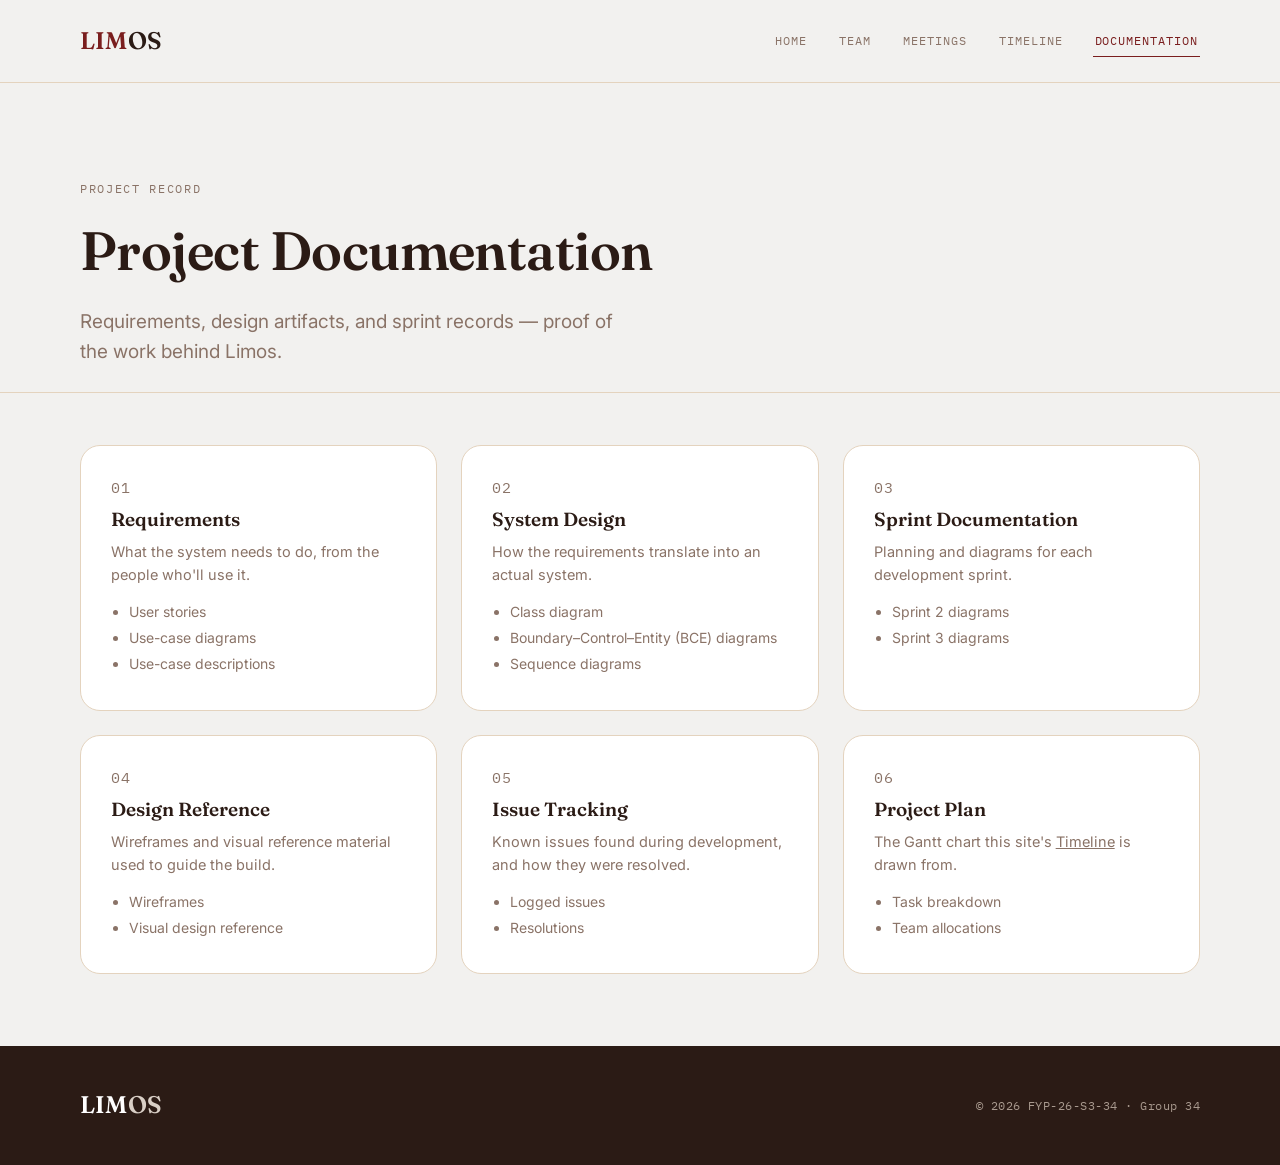
==== documentation.html @ c2e3fd2a "Update group number to 34, add Week 8-9 diary entries, remove Community Forum section" ====
<!DOCTYPE html>
<html lang="en">
<head>
    <meta charset="UTF-8">
    <meta name="viewport" content="width=device-width, initial-scale=1.0">
    <title>Documentation | Limos</title>

    <link rel="preconnect" href="https://fonts.googleapis.com">
    <link rel="preconnect" href="https://fonts.gstatic.com" crossorigin>
    <link href="https://fonts.googleapis.com/css2?family=Fraunces:ital,opsz,wght@0,9..144,500;0,9..144,600;1,9..144,500&family=IBM+Plex+Mono:wght@500;600&family=Inter:wght@400;500;600;700&display=swap" rel="stylesheet">
    <link rel="stylesheet" href="css/style.css">
</head>
<body>

    <header>
        <div class="wrap">
            <a href="index.html" class="logo">LIM<span>OS</span></a>
            <nav>
                <a href="index.html">Home</a>
                <a href="team.html">Team</a>
                <a href="meeting.html">Meetings</a>
                <a href="timeline.html">Timeline</a>
                <a href="documentation.html" aria-current="page">Documentation</a>
            </nav>
        </div>
    </header>

    <main>

        <section class="hero" style="padding-bottom: 24px;">
            <div class="wrap">
                <p class="hero__kicker">Project record</p>
                <h1 style="font-size: clamp(36px, 5vw, 54px);">Project Documentation</h1>
                <p class="lede">Requirements, design artifacts, and sprint records — proof of the work behind Limos.</p>
            </div>
        </section>

        <section style="padding-top: 8px;">
            <div class="wrap">
                <div class="doc-grid">

                    <div class="doc-card">
                        <p class="doc-card__index">01</p>
                        <h3>Requirements</h3>
                        <p>What the system needs to do, from the people who'll use it.</p>
                        <ul>
                            <li>User stories</li>
                            <li>Use-case diagrams</li>
                            <li>Use-case descriptions</li>
                        </ul>
                    </div>

                    <div class="doc-card">
                        <p class="doc-card__index">02</p>
                        <h3>System Design</h3>
                        <p>How the requirements translate into an actual system.</p>
                        <ul>
                            <li>Class diagram</li>
                            <li>Boundary–Control–Entity (BCE) diagrams</li>
                            <li>Sequence diagrams</li>
                        </ul>
                    </div>

                    <div class="doc-card">
                        <p class="doc-card__index">03</p>
                        <h3>Sprint Documentation</h3>
                        <p>Planning and diagrams for each development sprint.</p>
                        <ul>
                            <li>Sprint 2 diagrams</li>
                            <li>Sprint 3 diagrams</li>
                        </ul>
                    </div>

                    <div class="doc-card">
                        <p class="doc-card__index">04</p>
                        <h3>Design Reference</h3>
                        <p>Wireframes and visual reference material used to guide the build.</p>
                        <ul>
                            <li>Wireframes</li>
                            <li>Visual design reference</li>
                        </ul>
                    </div>

                    <div class="doc-card">
                        <p class="doc-card__index">05</p>
                        <h3>Issue Tracking</h3>
                        <p>Known issues found during development, and how they were resolved.</p>
                        <ul>
                            <li>Logged issues</li>
                            <li>Resolutions</li>
                        </ul>
                    </div>

                    <div class="doc-card">
                        <p class="doc-card__index">06</p>
                        <h3>Project Plan</h3>
                        <p>The Gantt chart this site's <a href="timeline.html">Timeline</a> is drawn from.</p>
                        <ul>
                            <li>Task breakdown</li>
                            <li>Team allocations</li>
                        </ul>
                    </div>

                </div>
            </div>
        </section>

    </main>

    <footer>
        <div class="wrap">
            <a href="index.html" class="logo">LIM<span>OS</span></a>
            <p>© 2026 FYP-26-S3-34 · Group 34</p>
        </div>
    </footer>

</body>
</html>
---- css/style.css ----
/* ============================================================
   Limos — design tokens
   Palette and type pulled directly from the app's own theme
   (lib/theme/app_theme.dart), so the site reads as a direct
   extension of the product rather than a generic wrapper.
   ============================================================ */

:root {
  --bg: #f2f1ef;
  --surface: #ffffff;
  --surface-raised: #fbfaf8;
  --primary: #7a1e1e;
  --primary-dark: #5c1616;
  --ink: #2b1b15;
  --ink-soft: #8a7367;
  --hairline: #e4d3be;
  --clay: #d98c6b;
  --olive: #6b7a4f;
  --water: #6b8c9e;

  --font-display: "Fraunces", serif;
  --font-body: "Inter", sans-serif;
  --font-mono: "IBM Plex Mono", monospace;

  --container: 1120px;
  --radius: 20px;
  --radius-sm: 12px;
}

* {
  margin: 0;
  padding: 0;
  box-sizing: border-box;
}

html {
  scroll-behavior: smooth;
}

@media (prefers-reduced-motion: reduce) {
  html {
    scroll-behavior: auto;
  }
  * {
    animation-duration: 0.01ms !important;
    animation-iteration-count: 1 !important;
    transition-duration: 0.01ms !important;
  }
}

body {
  background: var(--bg);
  color: var(--ink);
  font-family: var(--font-body);
  line-height: 1.6;
  display: flex;
  flex-direction: column;
  min-height: 100vh;
  -webkit-font-smoothing: antialiased;
}

a {
  color: inherit;
}

:focus-visible {
  outline: 2px solid var(--primary);
  outline-offset: 3px;
}

img {
  max-width: 100%;
  display: block;
}

.wrap {
  width: 90%;
  max-width: var(--container);
  margin: 0 auto;
}

/* ============================================================
   Header
   ============================================================ */

header {
  background: var(--bg);
  border-bottom: 1px solid var(--hairline);
  padding: 22px 0;
  position: sticky;
  top: 0;
  z-index: 20;
  backdrop-filter: blur(6px);
}

header .wrap {
  display: flex;
  justify-content: space-between;
  align-items: center;
  gap: 24px;
}

.logo {
  font-family: var(--font-display);
  font-weight: 600;
  font-size: 24px;
  letter-spacing: 0.01em;
  color: var(--primary);
  text-decoration: none;
  white-space: nowrap;
}

.logo span {
  color: var(--ink);
}

nav {
  display: flex;
  flex-wrap: wrap;
  gap: 4px 28px;
}

nav a {
  font-family: var(--font-mono);
  font-size: 12px;
  letter-spacing: 0.08em;
  text-transform: uppercase;
  text-decoration: none;
  color: var(--ink-soft);
  padding: 6px 2px;
  border-bottom: 1px solid transparent;
  transition: color 0.2s ease, border-color 0.2s ease;
}

nav a:hover,
nav a[aria-current="page"] {
  color: var(--primary);
  border-color: var(--primary);
}

/* ============================================================
   Main / page rhythm
   ============================================================ */

main {
  flex: 1;
}

section {
  padding: 72px 0;
}

section + section {
  border-top: 1px solid var(--hairline);
}

.eyebrow {
  display: inline-block;
  font-family: var(--font-mono);
  font-size: 11.5px;
  letter-spacing: 0.14em;
  text-transform: uppercase;
  color: var(--primary);
  margin-bottom: 14px;
}

h1,
h2,
h3 {
  font-family: var(--font-display);
  color: var(--ink);
  font-weight: 600;
  line-height: 1.12;
}

.section-title {
  font-size: clamp(28px, 3.4vw, 40px);
  max-width: 640px;
}

.section-lede {
  font-size: 17px;
  color: var(--ink-soft);
  max-width: 560px;
  margin-top: 16px;
}

/* ============================================================
   Hero
   ============================================================ */

.hero {
  padding: 96px 0 72px;
}

.hero__kicker {
  font-family: var(--font-mono);
  font-size: 12px;
  letter-spacing: 0.14em;
  text-transform: uppercase;
  color: var(--ink-soft);
  margin-bottom: 22px;
}

.hero__kicker strong {
  color: var(--primary);
  font-weight: 600;
}

.hero h1 {
  font-size: clamp(40px, 6vw, 68px);
  max-width: 820px;
  letter-spacing: -0.01em;
}

.hero h1 em {
  font-style: italic;
  color: var(--primary);
}

.hero p.lede {
  font-size: 19px;
  color: var(--ink-soft);
  max-width: 560px;
  margin-top: 26px;
}

.hero__actions {
  display: flex;
  flex-wrap: wrap;
  gap: 16px;
  margin-top: 36px;
  align-items: center;
}

.btn {
  display: inline-flex;
  align-items: center;
  gap: 8px;
  font-family: var(--font-body);
  font-weight: 600;
  font-size: 15px;
  padding: 14px 26px;
  border-radius: 999px;
  text-decoration: none;
  transition: transform 0.2s ease, box-shadow 0.2s ease, background 0.2s ease;
}

.btn-primary {
  background: var(--primary);
  color: #fff;
  box-shadow: 0 10px 24px rgba(122, 30, 30, 0.25);
}

.btn-primary:hover {
  background: var(--primary-dark);
  transform: translateY(-2px);
  box-shadow: 0 14px 28px rgba(122, 30, 30, 0.3);
}

.btn-ghost {
  color: var(--ink);
  border: 1px solid var(--hairline);
  background: transparent;
}

.btn-ghost:hover {
  border-color: var(--primary);
  color: var(--primary);
}

/* ============================================================
   "Built for three kinds of people" — role split
   (mirrors the app's own role-select screen)
   ============================================================ */

.roles {
  display: grid;
  grid-template-columns: repeat(3, 1fr);
  gap: 1px;
  background: var(--hairline);
  border: 1px solid var(--hairline);
  border-radius: var(--radius);
  overflow: hidden;
  margin-top: 44px;
}

@media (max-width: 760px) {
  .roles {
    grid-template-columns: 1fr;
  }
}

.role-card {
  background: var(--surface);
  padding: 38px 32px;
  position: relative;
}

.role-card::before {
  content: "";
  position: absolute;
  top: 0;
  left: 0;
  right: 0;
  height: 4px;
  background: var(--accent, var(--primary));
}

.role-card--user {
  --accent: var(--olive);
}
.role-card--partner {
  --accent: var(--clay);
}
.role-card--admin {
  --accent: var(--water);
}

.role-card__tag {
  font-family: var(--font-mono);
  font-size: 11px;
  letter-spacing: 0.1em;
  text-transform: uppercase;
  color: var(--accent, var(--primary));
  font-weight: 600;
}

.role-card h3 {
  font-size: 24px;
  margin: 14px 0 12px;
}

.role-card p {
  color: var(--ink-soft);
  font-size: 15px;
}

/* ============================================================
   Feature menu — the signature element.
   Presented like a printed menu: dish name, dotted leader,
   small mono tag. Deliberately not an icon grid.
   ============================================================ */

.menu-card {
  background: var(--surface);
  border: 1px solid var(--hairline);
  border-radius: var(--radius);
  padding: 12px 40px;
  margin-top: 44px;
}

.menu-item {
  display: flex;
  align-items: baseline;
  gap: 14px;
  padding: 26px 0;
}

.menu-item + .menu-item {
  border-top: 1px solid var(--hairline);
}

.menu-item__name {
  font-family: var(--font-display);
  font-style: italic;
  font-size: 21px;
  font-weight: 500;
  white-space: nowrap;
  color: var(--ink);
}

.menu-item__leader {
  flex: 1;
  border-bottom: 1.5px dotted var(--hairline);
  transform: translateY(-6px);
  min-width: 24px;
}

.menu-item__tag {
  font-family: var(--font-mono);
  font-size: 11.5px;
  letter-spacing: 0.06em;
  text-transform: uppercase;
  color: var(--primary);
  white-space: nowrap;
  flex-shrink: 0;
}

.menu-item__desc {
  flex-basis: 100%;
  color: var(--ink-soft);
  font-size: 15px;
  margin-top: -12px;
  padding-right: 4px;
}

/* ============================================================
   About / academic info band — quiet, not the hero.
   ============================================================ */

.about-band {
  background: var(--surface-raised);
}

.about-grid {
  display: grid;
  grid-template-columns: 1.3fr 1fr;
  gap: 60px;
  margin-top: 40px;
}

@media (max-width: 760px) {
  .about-grid {
    grid-template-columns: 1fr;
  }
}

.fact-list {
  list-style: none;
  display: flex;
  flex-direction: column;
  gap: 18px;
}

.fact-list li {
  display: flex;
  flex-direction: column;
  gap: 4px;
  padding: 18px 0;
  border-top: 1px solid var(--hairline);
}

.fact-list li:first-child {
  border-top: none;
}

.fact-label {
  font-family: var(--font-mono);
  font-size: 11px;
  letter-spacing: 0.1em;
  text-transform: uppercase;
  color: var(--ink-soft);
}

.fact-value {
  font-size: 16px;
  font-weight: 600;
}

/* ============================================================
   Generic cards (kept for existing pages)
   ============================================================ */

.cards {
  display: grid;
  grid-template-columns: repeat(auto-fit, minmax(260px, 1fr));
  gap: 24px;
  margin-top: 40px;
}

.card {
  background: var(--surface);
  padding: 32px;
  border-radius: var(--radius);
  border: 1px solid var(--hairline);
  transition: transform 0.25s ease, box-shadow 0.25s ease;
}

.card:hover {
  transform: translateY(-6px);
  box-shadow: 0 20px 40px rgba(43, 27, 21, 0.08);
}

.card h3 {
  font-size: 19px;
  margin-bottom: 10px;
}

.card p {
  color: var(--ink-soft);
  font-size: 15px;
}

/* ============================================================
   Footer
   ============================================================ */

footer {
  background: var(--ink);
  color: #d9cfc6;
  padding: 40px 0;
}

footer .wrap {
  display: flex;
  justify-content: space-between;
  align-items: center;
  flex-wrap: wrap;
  gap: 16px;
}

footer .logo {
  color: #fff;
}

footer .logo span {
  color: #d9cfc6;
}

footer p {
  font-family: var(--font-mono);
  font-size: 12px;
  letter-spacing: 0.04em;
  color: #a99a8f;
}

/* ============================================================
   Team page
   ============================================================ */

.team-grid {
  display: grid;
  grid-template-columns: repeat(auto-fit, minmax(260px, 1fr));
  gap: 24px;
  margin-top: 44px;
}

.team-link {
  text-decoration: none;
  color: inherit;
  display: block;
}

.team-card {
  background: var(--surface);
  border: 1px solid var(--hairline);
  border-radius: var(--radius);
  padding: 34px;
  height: 100%;
  transition: transform 0.25s ease, box-shadow 0.25s ease, border-color 0.25s ease;
}

.team-card:hover {
  transform: translateY(-6px);
  box-shadow: 0 20px 40px rgba(43, 27, 21, 0.08);
  border-color: var(--primary);
}

.team-card__avatar {
  width: 56px;
  height: 56px;
  border-radius: 50%;
  background: var(--primary);
  color: #fff;
  font-family: var(--font-display);
  font-size: 22px;
  font-weight: 600;
  display: flex;
  align-items: center;
  justify-content: center;
  margin-bottom: 20px;
}

.team-card h3 {
  font-size: 19px;
  margin-bottom: 6px;
}

.team-card .role {
  font-family: var(--font-mono);
  font-size: 11px;
  letter-spacing: 0.08em;
  text-transform: uppercase;
  color: var(--primary);
}

.team-card p.description {
  margin-top: 14px;
  color: var(--ink-soft);
  font-size: 14px;
}

/* ============================================================
   Weekly reflection / meeting accordions
   ============================================================ */

.week-card {
  background: var(--surface);
  border: 1px solid var(--hairline);
  border-radius: var(--radius-sm);
  margin-top: 16px;
}

.week-card summary {
  cursor: pointer;
  list-style: none;
  padding: 22px 28px;
  font-family: var(--font-body);
  font-weight: 600;
  font-size: 16px;
  color: var(--ink);
  display: flex;
  justify-content: space-between;
  align-items: center;
}

.week-card summary::-webkit-details-marker {
  display: none;
}

.week-card summary::after {
  content: "+";
  font-family: var(--font-mono);
  font-size: 20px;
  color: var(--primary);
  transition: transform 0.2s ease;
}

.week-card[open] summary::after {
  transform: rotate(45deg);
}

.week-card .content {
  padding: 0 28px 28px;
  color: var(--ink-soft);
  border-top: 1px solid var(--hairline);
  padding-top: 20px;
}

.week-card .content h4 {
  font-family: var(--font-mono);
  font-size: 11px;
  letter-spacing: 0.08em;
  text-transform: uppercase;
  color: var(--primary);
  margin-top: 20px;
  margin-bottom: 8px;
}

.week-card .content h4:first-child {
  margin-top: 0;
}

.week-card .content ul {
  margin-left: 20px;
}

.week-card .content li {
  margin-bottom: 4px;
}

.meta-row {
  display: flex;
  flex-wrap: wrap;
  gap: 8px 20px;
  font-size: 13.5px;
  color: var(--ink-soft);
  margin-bottom: 4px;
}

.meta-row strong {
  color: var(--ink);
}

/* ============================================================
   Timeline page
   ============================================================ */

.timeline {
  margin-top: 48px;
  position: relative;
  padding-left: 32px;
  border-left: 2px solid var(--hairline);
}

.timeline__phase {
  position: relative;
  padding-bottom: 44px;
}

.timeline__phase:last-child {
  padding-bottom: 0;
}

.timeline__phase::before {
  content: "";
  position: absolute;
  left: -38px;
  top: 4px;
  width: 12px;
  height: 12px;
  border-radius: 50%;
  background: var(--primary);
  border: 3px solid var(--bg);
}

.timeline__dates {
  font-family: var(--font-mono);
  font-size: 12px;
  letter-spacing: 0.06em;
  text-transform: uppercase;
  color: var(--ink-soft);
}

.timeline__phase h3 {
  font-size: 21px;
  margin: 6px 0 12px;
}

.timeline__tasks {
  list-style: none;
  display: flex;
  flex-wrap: wrap;
  gap: 8px;
}

.timeline__tasks li {
  font-size: 13px;
  background: var(--surface);
  border: 1px solid var(--hairline);
  padding: 6px 14px;
  border-radius: 999px;
  color: var(--ink-soft);
}

/* ============================================================
   Documentation page
   ============================================================ */

.doc-grid {
  display: grid;
  grid-template-columns: repeat(auto-fit, minmax(280px, 1fr));
  gap: 24px;
  margin-top: 44px;
}

.doc-card {
  background: var(--surface);
  border: 1px solid var(--hairline);
  border-radius: var(--radius);
  padding: 30px;
}

.doc-card__index {
  font-family: var(--font-mono);
  font-size: 11px;
  color: var(--primary);
  letter-spacing: 0.08em;
}

.doc-card h3 {
  font-size: 19px;
  margin: 10px 0 10px;
}

.doc-card p {
  color: var(--ink-soft);
  font-size: 14.5px;
}

.doc-card ul {
  margin-top: 14px;
  padding-left: 18px;
  color: var(--ink-soft);
  font-size: 14px;
}

.doc-card li {
  margin-bottom: 4px;
}

/* ============================================================
   Responsive
   ============================================================ */

@media (max-width: 640px) {
  section {
    padding: 52px 0;
  }
  .hero {
    padding: 64px 0 48px;
  }
  .menu-card {
    padding: 8px 20px;
  }
  .menu-item {
    flex-wrap: wrap;
  }
  .menu-item__leader {
    display: none;
  }
  header .wrap {
    flex-direction: column;
    align-items: flex-start;
    gap: 14px;
  }
}
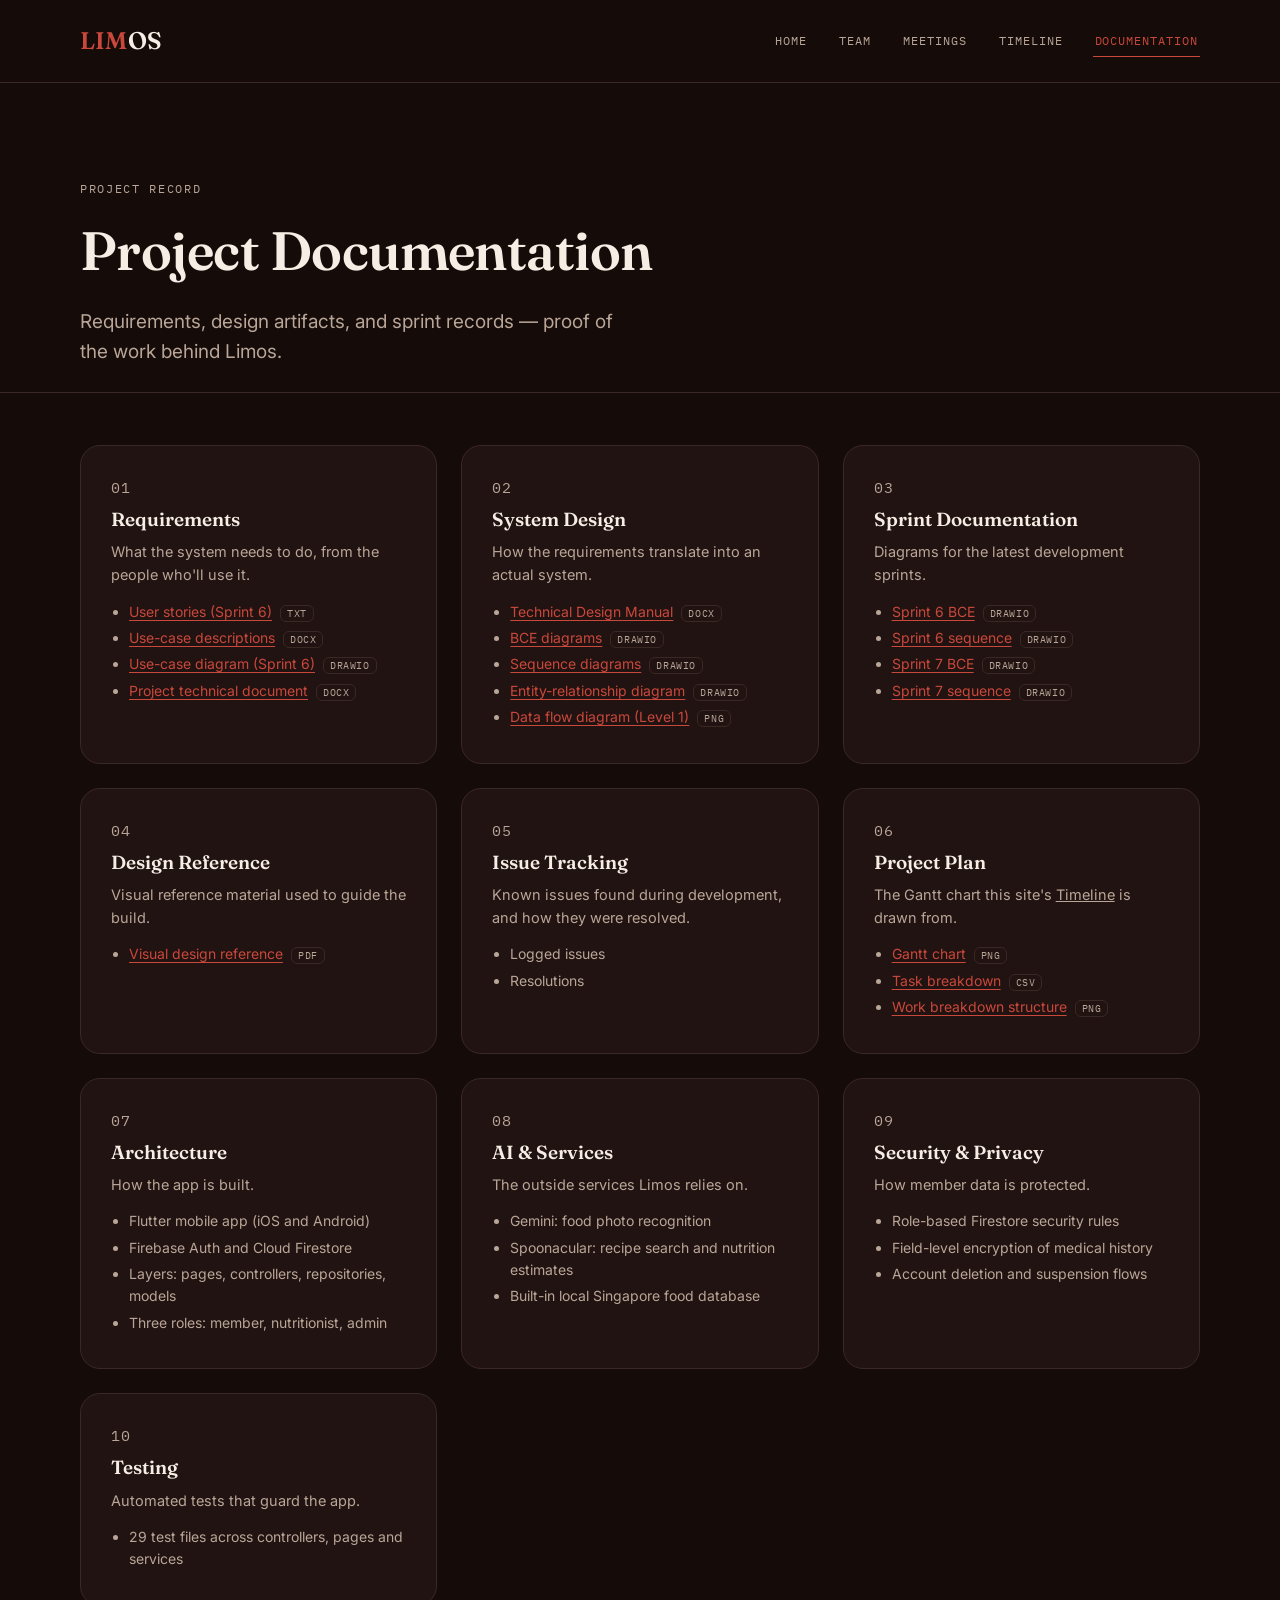
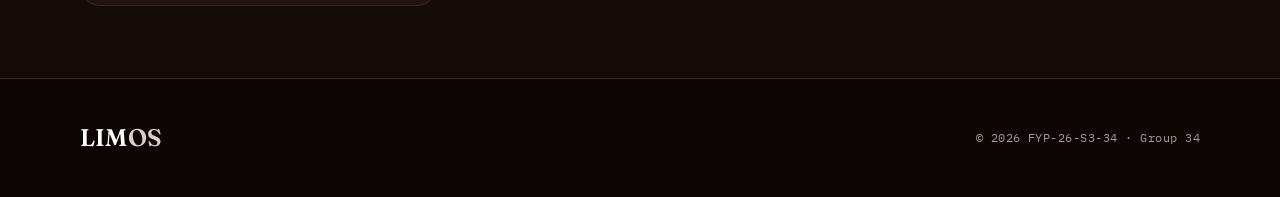
==== commit 3e201663: "Redesign home page (dark theme, split hero, local dishes, nutritionist role), add documentation file" ====
--- a/documentation.html
+++ b/documentation.html
@@ -38,67 +38,74 @@
         <section style="padding-top: 8px;">
             <div class="wrap">
                 <div class="doc-grid">
-
                     <div class="doc-card">
                         <p class="doc-card__index">01</p>
                         <h3>Requirements</h3>
                         <p>What the system needs to do, from the people who'll use it.</p>
-                        <ul>
-                            <li>User stories</li>
-                            <li>Use-case diagrams</li>
-                            <li>Use-case descriptions</li>
-                        </ul>
+                        <ul><li><a href="documents/requirements/UserStories_Sprint6.txt">User stories (Sprint 6)</a> <span class="doc-ext">TXT</span></li><li><a href="documents/requirements/LIMOS_Use_Case_Corrected.docx">Use-case descriptions</a> <span class="doc-ext">DOCX</span></li><li><a href="documents/sprints/Sprint6_UseCases.drawio">Use-case diagram (Sprint 6)</a> <span class="doc-ext">DRAWIO</span></li><li><a href="documents/requirements/LIMOS_Project_Technical_Document.docx">Project technical document</a> <span class="doc-ext">DOCX</span></li></ul>
                     </div>
 
                     <div class="doc-card">
                         <p class="doc-card__index">02</p>
                         <h3>System Design</h3>
                         <p>How the requirements translate into an actual system.</p>
-                        <ul>
-                            <li>Class diagram</li>
-                            <li>Boundary–Control–Entity (BCE) diagrams</li>
-                            <li>Sequence diagrams</li>
-                        </ul>
+                        <ul><li><a href="documents/design/LIMOS_Technical_Design_Manual_Revised.docx">Technical Design Manual</a> <span class="doc-ext">DOCX</span></li><li><a href="documents/design/limos_bce_diagrams.drawio">BCE diagrams</a> <span class="doc-ext">DRAWIO</span></li><li><a href="documents/design/limos_sequence_diagrams.drawio">Sequence diagrams</a> <span class="doc-ext">DRAWIO</span></li><li><a href="documents/design/erd.drawio">Entity-relationship diagram</a> <span class="doc-ext">DRAWIO</span></li><li><a href="documents/design/dfd_level1.png">Data flow diagram (Level 1)</a> <span class="doc-ext">PNG</span></li></ul>
                     </div>
 
                     <div class="doc-card">
                         <p class="doc-card__index">03</p>
                         <h3>Sprint Documentation</h3>
-                        <p>Planning and diagrams for each development sprint.</p>
-                        <ul>
-                            <li>Sprint 2 diagrams</li>
-                            <li>Sprint 3 diagrams</li>
-                        </ul>
+                        <p>Diagrams for the latest development sprints.</p>
+                        <ul><li><a href="documents/sprints/limos_bce_sprint6.drawio">Sprint 6 BCE</a> <span class="doc-ext">DRAWIO</span></li><li><a href="documents/sprints/limos_sequence_sprint6.drawio">Sprint 6 sequence</a> <span class="doc-ext">DRAWIO</span></li><li><a href="documents/sprints/limos_bce_sprint7.drawio">Sprint 7 BCE</a> <span class="doc-ext">DRAWIO</span></li><li><a href="documents/sprints/limos_sequence_sprint7.drawio">Sprint 7 sequence</a> <span class="doc-ext">DRAWIO</span></li></ul>
                     </div>
 
                     <div class="doc-card">
                         <p class="doc-card__index">04</p>
                         <h3>Design Reference</h3>
-                        <p>Wireframes and visual reference material used to guide the build.</p>
-                        <ul>
-                            <li>Wireframes</li>
-                            <li>Visual design reference</li>
-                        </ul>
+                        <p>Visual reference material used to guide the build.</p>
+                        <ul><li><a href="documents/reference/design_reference.pdf">Visual design reference</a> <span class="doc-ext">PDF</span></li></ul>
                     </div>
 
                     <div class="doc-card">
                         <p class="doc-card__index">05</p>
                         <h3>Issue Tracking</h3>
                         <p>Known issues found during development, and how they were resolved.</p>
-                        <ul>
-                            <li>Logged issues</li>
-                            <li>Resolutions</li>
-                        </ul>
+                        <ul><li>Logged issues</li><li>Resolutions</li></ul>
                     </div>
 
                     <div class="doc-card">
                         <p class="doc-card__index">06</p>
                         <h3>Project Plan</h3>
                         <p>The Gantt chart this site's <a href="timeline.html">Timeline</a> is drawn from.</p>
-                        <ul>
-                            <li>Task breakdown</li>
-                            <li>Team allocations</li>
-                        </ul>
+                        <ul><li><a href="documents/Project_plan.png">Gantt chart</a> <span class="doc-ext">PNG</span></li><li><a href="documents/Project_plan.csv">Task breakdown</a> <span class="doc-ext">CSV</span></li><li><a href="documents/wbs_diagram_a4.drawio.png">Work breakdown structure</a> <span class="doc-ext">PNG</span></li></ul>
+                    </div>
+
+                    <div class="doc-card">
+                        <p class="doc-card__index">07</p>
+                        <h3>Architecture</h3>
+                        <p>How the app is built.</p>
+                        <ul><li>Flutter mobile app (iOS and Android)</li><li>Firebase Auth and Cloud Firestore</li><li>Layers: pages, controllers, repositories, models</li><li>Three roles: member, nutritionist, admin</li></ul>
+                    </div>
+
+                    <div class="doc-card">
+                        <p class="doc-card__index">08</p>
+                        <h3>AI &amp; Services</h3>
+                        <p>The outside services Limos relies on.</p>
+                        <ul><li>Gemini: food photo recognition</li><li>Spoonacular: recipe search and nutrition estimates</li><li>Built-in local Singapore food database</li></ul>
+                    </div>
+
+                    <div class="doc-card">
+                        <p class="doc-card__index">09</p>
+                        <h3>Security &amp; Privacy</h3>
+                        <p>How member data is protected.</p>
+                        <ul><li>Role-based Firestore security rules</li><li>Field-level encryption of medical history</li><li>Account deletion and suspension flows</li></ul>
+                    </div>
+
+                    <div class="doc-card">
+                        <p class="doc-card__index">10</p>
+                        <h3>Testing</h3>
+                        <p>Automated tests that guard the app.</p>
+                        <ul><li>29 test files across controllers, pages and services</li></ul>
                     </div>
 
                 </div>
--- a/css/style.css
+++ b/css/style.css
@@ -6,14 +6,14 @@
    ============================================================ */
 
 :root {
-  --bg: #f2f1ef;
-  --surface: #ffffff;
-  --surface-raised: #fbfaf8;
-  --primary: #7a1e1e;
-  --primary-dark: #5c1616;
-  --ink: #2b1b15;
-  --ink-soft: #8a7367;
-  --hairline: #e4d3be;
+  --bg: #150b09;
+  --surface: #211311;
+  --surface-raised: #1b0f0d;
+  --primary: #c9483c;
+  --primary-dark: #a83429;
+  --ink: #f6ede4;
+  --ink-soft: #b9a698;
+  --hairline: #3a2824;
   --clay: #d98c6b;
   --olive: #6b7a4f;
   --water: #6b8c9e;
@@ -487,7 +487,8 @@
    ============================================================ */
 
 footer {
-  background: var(--ink);
+  background: #0d0605;
+  border-top: 1px solid var(--hairline);
   color: #d9cfc6;
   padding: 40px 0;
 }
@@ -768,6 +769,23 @@
 
 .doc-card li {
   margin-bottom: 4px;
+}
+
+.doc-card li a {
+  color: var(--primary);
+  text-decoration: underline;
+  text-underline-offset: 3px;
+}
+
+.doc-ext {
+  font-family: var(--font-mono);
+  font-size: 10px;
+  letter-spacing: 0.06em;
+  color: var(--ink-soft);
+  border: 1px solid var(--hairline);
+  border-radius: 6px;
+  padding: 1px 6px;
+  margin-left: 4px;
 }
 
 /* ============================================================
@@ -796,3 +814,609 @@
     gap: 14px;
   }
 }
+
+/* ============================================================
+   Home page promo additions: how-it-works steps, advanced
+   feature cards, closing call-to-action band.
+   ============================================================ */
+
+.steps {
+  display: grid;
+  grid-template-columns: repeat(3, 1fr);
+  gap: 24px;
+  margin-top: 44px;
+}
+
+.step {
+  background: var(--surface);
+  border: 1px solid var(--hairline);
+  border-radius: var(--radius);
+  padding: 28px;
+}
+
+.step__num {
+  display: inline-flex;
+  align-items: center;
+  justify-content: center;
+  width: 34px;
+  height: 34px;
+  border-radius: 50%;
+  background: var(--primary);
+  color: #fff;
+  font-family: var(--font-mono);
+  font-weight: 600;
+  font-size: 14px;
+}
+
+.step h3 {
+  font-family: var(--font-display);
+  font-size: 21px;
+  font-weight: 500;
+  margin: 16px 0 8px;
+}
+
+.step p {
+  color: var(--ink-soft);
+  font-size: 15px;
+}
+
+
+
+
+
+
+
+
+
+
+
+
+.cta-band {
+  text-align: center;
+}
+
+.cta-band h2 {
+  font-family: var(--font-display);
+  font-size: clamp(30px, 4vw, 42px);
+  font-weight: 500;
+}
+
+.cta-band p {
+  color: var(--ink-soft);
+  margin-top: 10px;
+}
+
+.cta-band .hero__actions {
+  justify-content: center;
+}
+
+@media (max-width: 900px) {
+  .steps,
+  .feature-grid {
+    grid-template-columns: 1fr;
+  }
+}
+
+/* ============================================================
+   App showcase: dark panel, overlapping phones, glass callouts.
+   ============================================================ */
+
+
+
+
+
+
+
+
+.phone {
+  position: absolute;
+  width: 250px;
+  height: 500px;
+  border: 9px solid #14100f;
+  border-radius: 40px;
+  background: #14100f;
+  box-shadow: 0 30px 60px rgba(0, 0, 0, 0.35);
+  overflow: hidden;
+}
+
+.phone::before {
+  content: "";
+  position: absolute;
+  top: 0;
+  left: 50%;
+  transform: translateX(-50%);
+  width: 90px;
+  height: 20px;
+  background: #14100f;
+  border-radius: 0 0 14px 14px;
+  z-index: 2;
+}
+
+
+
+.phone__screen {
+  height: 100%;
+  background: var(--bg);
+  padding: 34px 16px 16px;
+}
+
+.phone__screen--chat {
+  background: #7a1e1e;
+}
+
+.ui-title {
+  font-family: var(--font-display);
+  font-size: 17px;
+  font-weight: 600;
+  color: var(--ink);
+  margin-bottom: 14px;
+}
+
+.phone__screen--chat .ui-title { color: #fff; }
+
+.ring {
+  width: 130px;
+  height: 130px;
+  margin: 0 auto 18px;
+  border-radius: 50%;
+  background: conic-gradient(var(--primary) 0 71%, var(--hairline) 71% 100%);
+  display: grid;
+  place-items: center;
+}
+
+.ring span {
+  width: 100px;
+  height: 100px;
+  border-radius: 50%;
+  background: var(--bg);
+  display: grid;
+  place-content: center;
+  text-align: center;
+  font-size: 10px;
+  color: var(--ink-soft);
+}
+
+.ring strong {
+  font-family: var(--font-display);
+  font-size: 22px;
+  color: var(--ink);
+}
+
+.macro {
+  display: grid;
+  grid-template-columns: 52px 1fr;
+  align-items: center;
+  gap: 8px;
+  margin-bottom: 10px;
+}
+
+.macro em {
+  font-style: normal;
+  font-size: 11px;
+  color: var(--ink-soft);
+}
+
+.macro i {
+  display: block;
+  height: 8px;
+  border-radius: 4px;
+  background: linear-gradient(90deg, var(--clay) var(--w), var(--hairline) var(--w));
+}
+
+.ui-scan {
+  margin-top: 16px;
+  padding: 11px;
+  border-radius: 12px;
+  background: var(--primary);
+  color: #fff;
+  text-align: center;
+  font-size: 13px;
+  font-weight: 600;
+}
+
+.bubble {
+  max-width: 85%;
+  margin-bottom: 10px;
+  padding: 9px 12px;
+  border-radius: 14px;
+  font-size: 11.5px;
+  line-height: 1.4;
+}
+
+.bubble--in  { background: rgba(255, 255, 255, 0.16); color: #fff; }
+.bubble--out { background: #fff; color: var(--ink); margin-left: auto; }
+
+
+@media (max-width: 900px) {
+}
+
+/* Local food section */
+
+
+
+
+
+
+/* ============================================================
+   Benefits band: dark section, glass cards with 3D-style icons
+   poking out of the top, a ribbon sweeping behind them.
+   ============================================================ */
+
+.benefits {
+  background:
+    radial-gradient(90% 70% at 90% 0%, #6b1d1a 0%, rgba(107, 29, 26, 0) 60%),
+    linear-gradient(160deg, #2a0f0c 0%, #1c0907 100%);
+  color: #fff;
+  padding: 90px 0 100px;
+  overflow: hidden;
+}
+
+.benefits__title {
+  font-family: var(--font-display);
+  font-weight: 600;
+  font-size: clamp(34px, 5.5vw, 64px);
+  line-height: 1.05;
+  text-align: center;
+  max-width: 760px;
+  margin: 0 auto;
+}
+
+.benefits__stage {
+  position: relative;
+  margin-top: 110px;
+}
+
+.benefits__ribbon {
+  position: absolute;
+  left: -10%;
+  top: 40px;
+  width: 120%;
+  height: 420px;
+  filter: blur(1.5px) drop-shadow(0 0 30px rgba(217, 140, 107, 0.4));
+  opacity: 0.9;
+}
+
+.benefits__grid {
+  position: relative;
+  display: grid;
+  grid-template-columns: repeat(4, 1fr);
+  gap: 24px;
+  align-items: start;
+}
+
+.benefit {
+  position: relative;
+  padding: 150px 24px 28px;
+  border-radius: 24px;
+  background: rgba(255, 255, 255, 0.09);
+  border: 1px solid rgba(255, 255, 255, 0.1);
+  backdrop-filter: blur(10px);
+}
+
+.benefit:nth-child(odd) { margin-top: 50px; }
+
+.benefit__icon {
+  position: absolute;
+  top: -48px;
+  right: 12px;
+  width: 150px;
+  filter: drop-shadow(0 14px 18px rgba(0, 0, 0, 0.4));
+}
+
+.benefit__icon svg { display: block; width: 100%; height: auto; }
+
+.benefit__kicker {
+  font-size: 14px;
+  color: #d9a679;
+}
+
+.benefit h3 {
+  font-family: var(--font-display);
+  font-weight: 600;
+  font-size: 26px;
+  line-height: 1.15;
+  margin: 6px 0 10px;
+}
+
+.benefit p:last-child {
+  font-size: 14.5px;
+  color: rgba(255, 255, 255, 0.85);
+}
+
+.benefits__soon {
+  margin-top: 56px;
+  text-align: center;
+  font-size: 15px;
+  color: rgba(255, 255, 255, 0.85);
+}
+
+.benefits__soon span {
+  display: inline-block;
+  margin-right: 8px;
+  padding: 4px 12px;
+  border-radius: 999px;
+  background: rgba(217, 140, 107, 0.2);
+  color: #e9a77f;
+  font-family: var(--font-mono);
+  font-size: 11.5px;
+  letter-spacing: 0.06em;
+  text-transform: uppercase;
+}
+
+@media (max-width: 1000px) {
+  .benefits__grid { grid-template-columns: repeat(2, 1fr); row-gap: 90px; }
+  .benefit:nth-child(odd) { margin-top: 0; }
+  .benefit:nth-child(even) { margin-top: 50px; }
+}
+
+@media (max-width: 560px) {
+  .benefits__grid { grid-template-columns: 1fr; row-gap: 80px; }
+  .benefit:nth-child(even) { margin-top: 0; }
+  .benefits__ribbon { display: none; }
+}
+
+.benefits .benefits__title,
+.benefits .benefit h3 {
+  color: #fff;
+}
+
+.benefits__ribbon { opacity: 0.65; }
+
+
+/* ============================================================
+   Dark redesign: split hero, marquee, pillars, story, portals,
+   scroll reveal.
+   ============================================================ */
+
+.phone__screen {
+  --bg: #f2f1ef;
+  --ink: #2b1b15;
+  --ink-soft: #8a7367;
+  --hairline: #e4d3be;
+  --primary: #7a1e1e;
+}
+
+.btn-primary { color: #fff; }
+
+.hero--split {
+  position: relative;
+  overflow: hidden;
+  padding: 80px 0 90px;
+}
+
+.hero__glow {
+  position: absolute;
+  inset: -20% -10% auto auto;
+  width: 70%;
+  height: 120%;
+  background: radial-gradient(closest-side, rgba(201, 72, 60, 0.35), rgba(201, 72, 60, 0) 70%);
+  pointer-events: none;
+}
+
+.hero__grid {
+  position: relative;
+  display: grid;
+  grid-template-columns: 1.05fr 1fr;
+  gap: 40px;
+  align-items: center;
+}
+
+.hero--split h1 {
+  font-size: clamp(42px, 6vw, 76px);
+  line-height: 1.02;
+}
+
+.hero__stats {
+  display: flex;
+  gap: 36px;
+  margin-top: 44px;
+}
+
+.hero__stats dt {
+  font-family: var(--font-display);
+  font-size: 34px;
+  font-weight: 600;
+  color: var(--ink);
+}
+
+.hero__stats dd {
+  font-family: var(--font-mono);
+  font-size: 11px;
+  letter-spacing: 0.1em;
+  text-transform: uppercase;
+  color: var(--ink-soft);
+}
+
+.hero__visual {
+  position: relative;
+  height: 560px;
+}
+
+.hero__visual .phone--back {
+  left: calc(50% - 200px);
+  top: 10px;
+  transform: rotate(-8deg);
+}
+
+.hero__visual .phone--front {
+  left: calc(50% - 40px);
+  top: 70px;
+  height: 460px;
+}
+
+.chip {
+  position: absolute;
+  padding: 9px 16px;
+  border-radius: 999px;
+  background: rgba(255, 255, 255, 0.1);
+  border: 1px solid rgba(255, 255, 255, 0.14);
+  backdrop-filter: blur(8px);
+  color: #fff;
+  font-size: 13px;
+  font-weight: 600;
+  white-space: nowrap;
+  animation: floaty 5s ease-in-out infinite;
+}
+
+.chip--a { right: -10px; top: 30px; }
+.chip--b { left: 0; bottom: 90px; animation-delay: -2.5s; }
+
+@keyframes floaty {
+  0%, 100% { transform: translateY(0); }
+  50% { transform: translateY(-10px); }
+}
+
+/* Marquee of local dishes */
+.marquee {
+  overflow: hidden;
+  border-top: 1px solid var(--hairline);
+  border-bottom: 1px solid var(--hairline);
+  background: var(--surface-raised);
+  padding: 18px 0;
+}
+
+.marquee__track {
+  display: flex;
+  gap: 44px;
+  width: max-content;
+  animation: scroll-x 40s linear infinite;
+}
+
+.marquee__track span {
+  font-family: var(--font-display);
+  font-style: italic;
+  font-size: 22px;
+  color: var(--ink-soft);
+  white-space: nowrap;
+}
+
+.marquee__track span::after {
+  content: "✦";
+  margin-left: 44px;
+  color: var(--primary);
+  font-style: normal;
+  font-size: 14px;
+}
+
+@keyframes scroll-x {
+  to { transform: translateX(-50%); }
+}
+
+/* Numbered pillars */
+.pillars {
+  display: grid;
+  grid-template-columns: repeat(4, 1fr);
+  gap: 24px;
+  margin-top: 44px;
+}
+
+.pillar {
+  padding: 28px 24px;
+  border: 1px solid var(--hairline);
+  border-radius: var(--radius);
+  background: var(--surface);
+  transition: transform 0.3s ease, border-color 0.3s ease;
+}
+
+.pillar:hover {
+  transform: translateY(-6px);
+  border-color: var(--primary);
+}
+
+.pillar__num {
+  display: block;
+  font-family: var(--font-display);
+  font-size: 56px;
+  font-weight: 600;
+  line-height: 1;
+  color: transparent;
+  -webkit-text-stroke: 1.5px var(--primary);
+  margin-bottom: 18px;
+}
+
+.pillar h3 { font-size: 21px; margin-bottom: 8px; }
+.pillar p { color: var(--ink-soft); font-size: 15px; }
+
+/* Story */
+.story { text-align: center; padding: 110px 0; }
+
+.story__text {
+  font-family: var(--font-display);
+  font-size: clamp(26px, 3.6vw, 44px);
+  line-height: 1.25;
+  max-width: 900px;
+  margin: 0 auto;
+  color: var(--ink);
+}
+
+.story__text em { color: var(--clay); }
+
+/* Portals */
+.portals {
+  display: grid;
+  grid-template-columns: repeat(4, 1fr);
+  gap: 20px;
+  margin-top: 44px;
+}
+
+.portal {
+  display: flex;
+  flex-direction: column;
+  min-height: 230px;
+  padding: 26px;
+  border: 1px solid var(--hairline);
+  border-radius: var(--radius);
+  background: var(--surface);
+  text-decoration: none;
+  transition: transform 0.3s ease, border-color 0.3s ease, background 0.3s ease;
+}
+
+.portal:hover {
+  transform: translateY(-6px);
+  border-color: var(--primary);
+  background: #2a1815;
+}
+
+.portal__num {
+  font-family: var(--font-mono);
+  font-size: 12px;
+  color: var(--clay);
+  letter-spacing: 0.1em;
+}
+
+.portal h3 { font-size: 24px; margin: 14px 0 8px; }
+.portal p { color: var(--ink-soft); font-size: 14.5px; }
+
+.portal__go {
+  margin-top: auto;
+  padding-top: 18px;
+  font-family: var(--font-mono);
+  font-size: 11.5px;
+  letter-spacing: 0.1em;
+  text-transform: uppercase;
+  color: var(--primary);
+}
+
+/* Scroll reveal (only when JS is on) */
+.js [data-reveal] {
+  opacity: 0;
+  transform: translateY(26px);
+  transition: opacity 0.7s ease, transform 0.7s ease;
+}
+
+.js [data-reveal].in {
+  opacity: 1;
+  transform: none;
+}
+
+@media (max-width: 960px) {
+  .hero__grid { grid-template-columns: 1fr; }
+  .hero__visual { height: 540px; }
+  .pillars, .portals { grid-template-columns: repeat(2, 1fr); }
+}
+
+@media (max-width: 560px) {
+  .pillars, .portals { grid-template-columns: 1fr; }
+  .hero__stats { gap: 24px; }
+  .chip--a { right: 0; }
+}
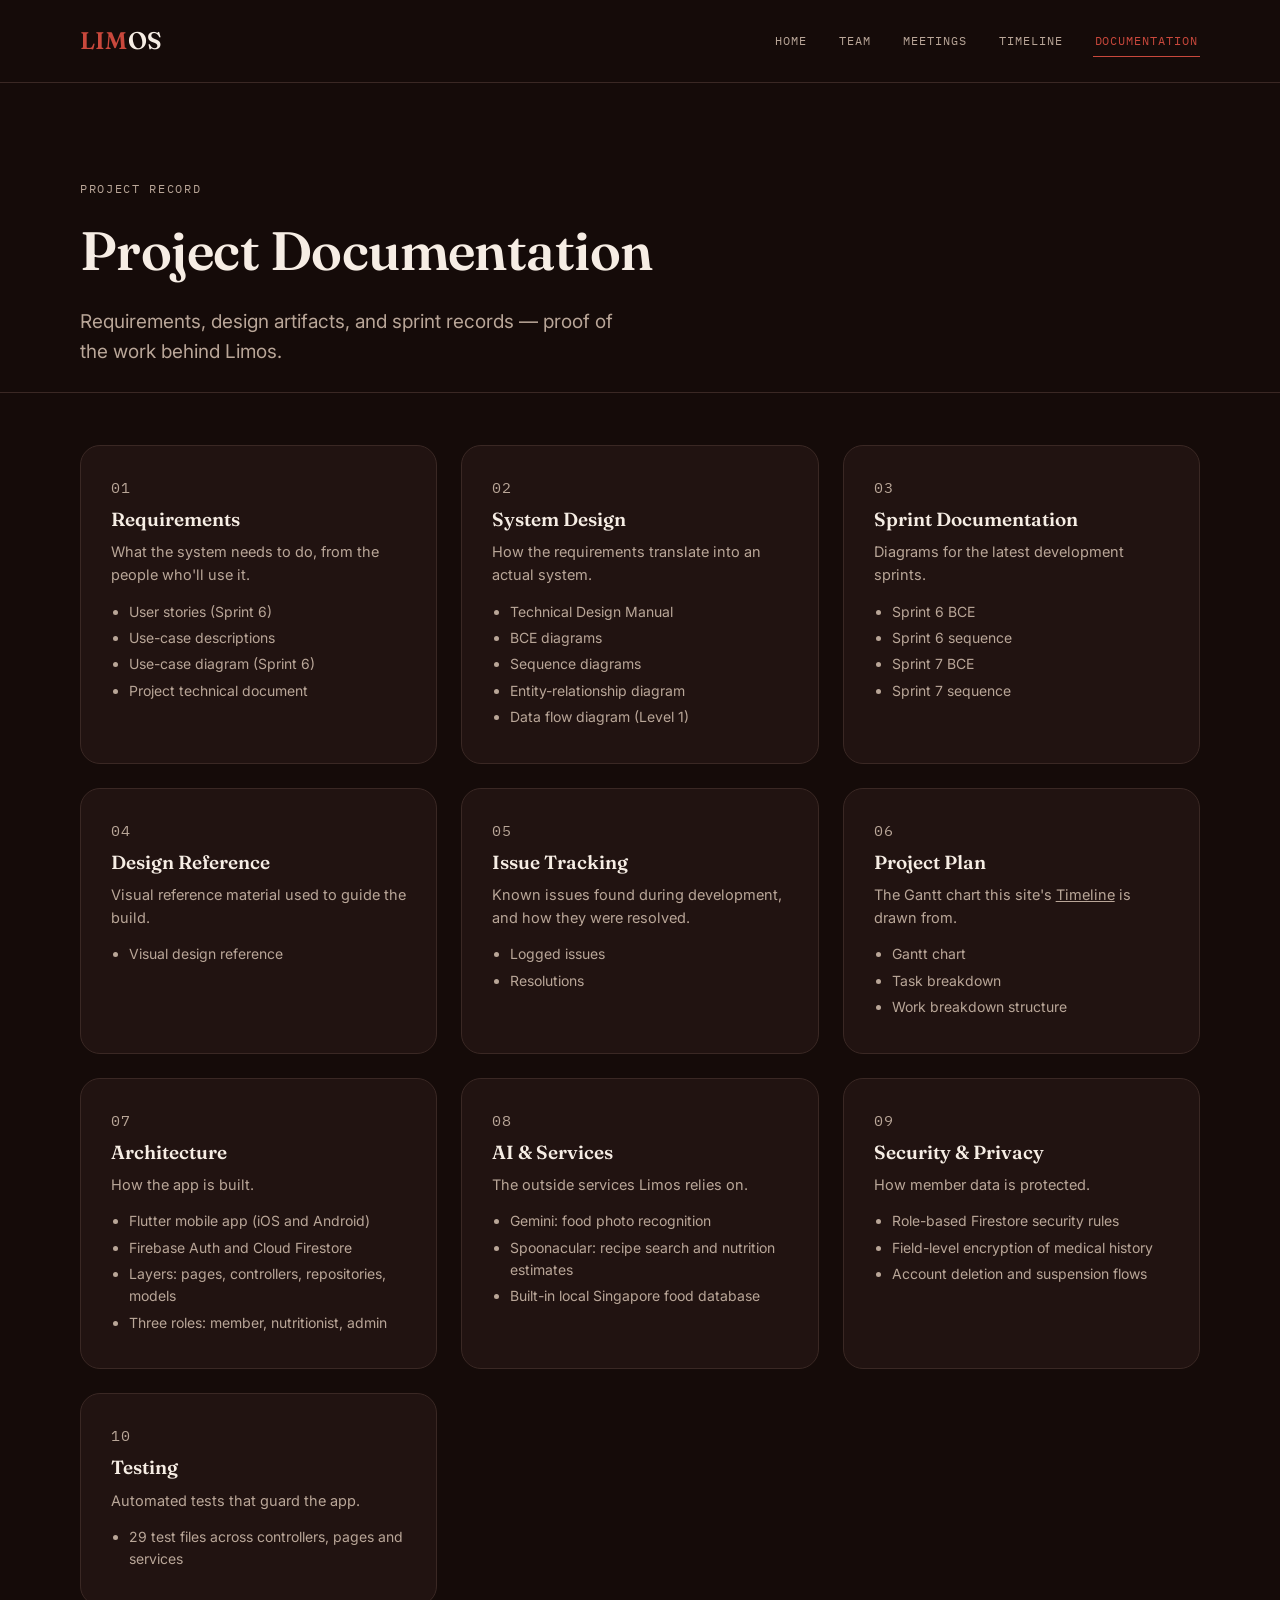
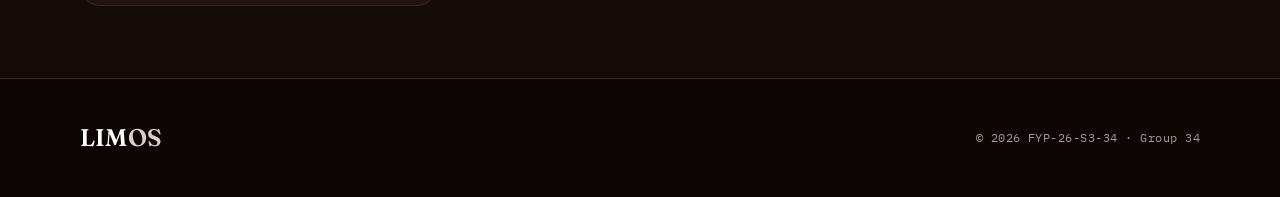
==== commit 1597f9d2: "Documentation page: remove downloadable files, list items as plain text" ====
--- a/documentation.html
+++ b/documentation.html
@@ -42,28 +42,28 @@
                         <p class="doc-card__index">01</p>
                         <h3>Requirements</h3>
                         <p>What the system needs to do, from the people who'll use it.</p>
-                        <ul><li><a href="documents/requirements/UserStories_Sprint6.txt">User stories (Sprint 6)</a> <span class="doc-ext">TXT</span></li><li><a href="documents/requirements/LIMOS_Use_Case_Corrected.docx">Use-case descriptions</a> <span class="doc-ext">DOCX</span></li><li><a href="documents/sprints/Sprint6_UseCases.drawio">Use-case diagram (Sprint 6)</a> <span class="doc-ext">DRAWIO</span></li><li><a href="documents/requirements/LIMOS_Project_Technical_Document.docx">Project technical document</a> <span class="doc-ext">DOCX</span></li></ul>
+                        <ul><li>User stories (Sprint 6)</li><li>Use-case descriptions</li><li>Use-case diagram (Sprint 6)</li><li>Project technical document</li></ul>
                     </div>
 
                     <div class="doc-card">
                         <p class="doc-card__index">02</p>
                         <h3>System Design</h3>
                         <p>How the requirements translate into an actual system.</p>
-                        <ul><li><a href="documents/design/LIMOS_Technical_Design_Manual_Revised.docx">Technical Design Manual</a> <span class="doc-ext">DOCX</span></li><li><a href="documents/design/limos_bce_diagrams.drawio">BCE diagrams</a> <span class="doc-ext">DRAWIO</span></li><li><a href="documents/design/limos_sequence_diagrams.drawio">Sequence diagrams</a> <span class="doc-ext">DRAWIO</span></li><li><a href="documents/design/erd.drawio">Entity-relationship diagram</a> <span class="doc-ext">DRAWIO</span></li><li><a href="documents/design/dfd_level1.png">Data flow diagram (Level 1)</a> <span class="doc-ext">PNG</span></li></ul>
+                        <ul><li>Technical Design Manual</li><li>BCE diagrams</li><li>Sequence diagrams</li><li>Entity-relationship diagram</li><li>Data flow diagram (Level 1)</li></ul>
                     </div>
 
                     <div class="doc-card">
                         <p class="doc-card__index">03</p>
                         <h3>Sprint Documentation</h3>
                         <p>Diagrams for the latest development sprints.</p>
-                        <ul><li><a href="documents/sprints/limos_bce_sprint6.drawio">Sprint 6 BCE</a> <span class="doc-ext">DRAWIO</span></li><li><a href="documents/sprints/limos_sequence_sprint6.drawio">Sprint 6 sequence</a> <span class="doc-ext">DRAWIO</span></li><li><a href="documents/sprints/limos_bce_sprint7.drawio">Sprint 7 BCE</a> <span class="doc-ext">DRAWIO</span></li><li><a href="documents/sprints/limos_sequence_sprint7.drawio">Sprint 7 sequence</a> <span class="doc-ext">DRAWIO</span></li></ul>
+                        <ul><li>Sprint 6 BCE</li><li>Sprint 6 sequence</li><li>Sprint 7 BCE</li><li>Sprint 7 sequence</li></ul>
                     </div>
 
                     <div class="doc-card">
                         <p class="doc-card__index">04</p>
                         <h3>Design Reference</h3>
                         <p>Visual reference material used to guide the build.</p>
-                        <ul><li><a href="documents/reference/design_reference.pdf">Visual design reference</a> <span class="doc-ext">PDF</span></li></ul>
+                        <ul><li>Visual design reference</li></ul>
                     </div>
 
                     <div class="doc-card">
@@ -77,7 +77,7 @@
                         <p class="doc-card__index">06</p>
                         <h3>Project Plan</h3>
                         <p>The Gantt chart this site's <a href="timeline.html">Timeline</a> is drawn from.</p>
-                        <ul><li><a href="documents/Project_plan.png">Gantt chart</a> <span class="doc-ext">PNG</span></li><li><a href="documents/Project_plan.csv">Task breakdown</a> <span class="doc-ext">CSV</span></li><li><a href="documents/wbs_diagram_a4.drawio.png">Work breakdown structure</a> <span class="doc-ext">PNG</span></li></ul>
+                        <ul><li>Gantt chart</li><li>Task breakdown</li><li>Work breakdown structure</li></ul>
                     </div>
 
                     <div class="doc-card">
--- a/css/style.css
+++ b/css/style.css
@@ -771,22 +771,7 @@
   margin-bottom: 4px;
 }
 
-.doc-card li a {
-  color: var(--primary);
-  text-decoration: underline;
-  text-underline-offset: 3px;
-}
-
-.doc-ext {
-  font-family: var(--font-mono);
-  font-size: 10px;
-  letter-spacing: 0.06em;
-  color: var(--ink-soft);
-  border: 1px solid var(--hairline);
-  border-radius: 6px;
-  padding: 1px 6px;
-  margin-left: 4px;
-}
+
 
 /* ============================================================
    Responsive
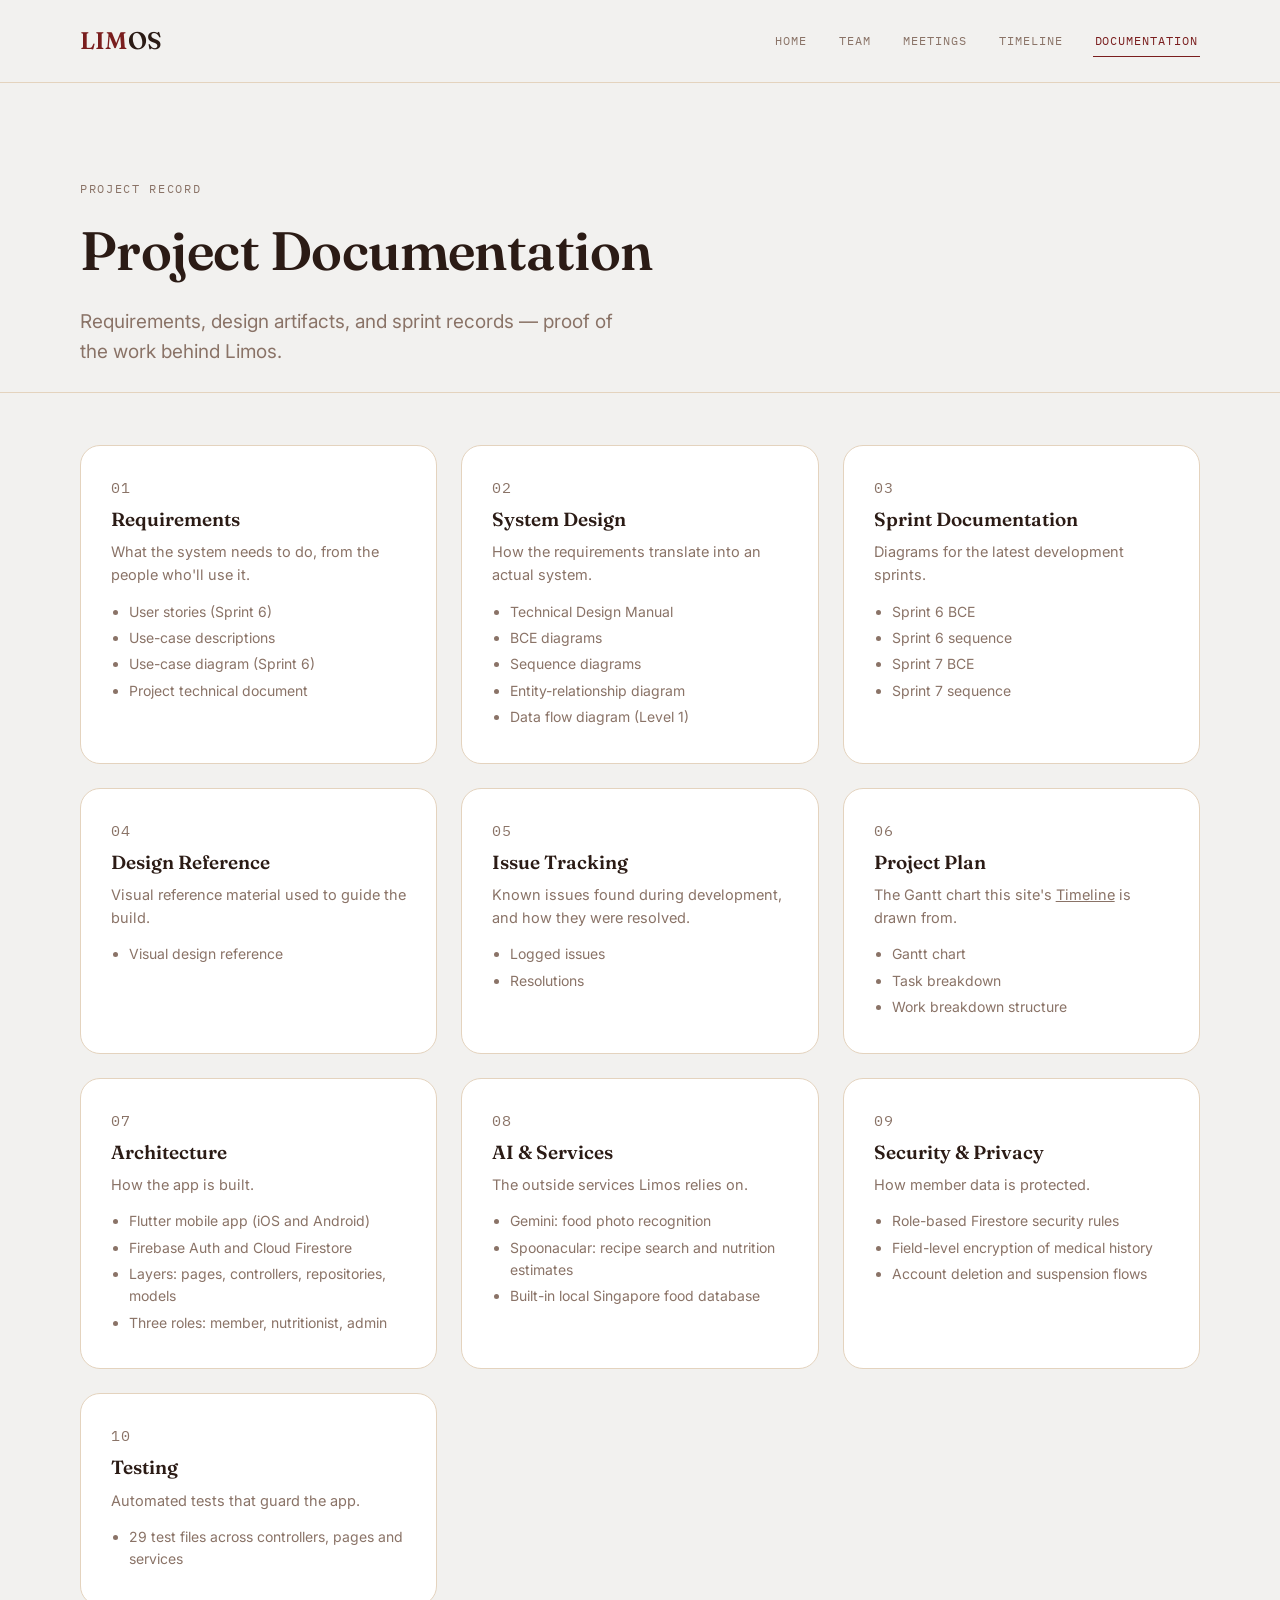
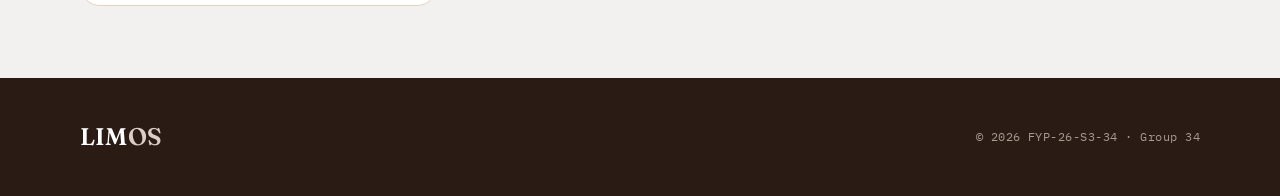
==== commit c7f6eeb7: "Redesign home page as a product landing page, add favicon and social metadata, restore app light the" ====
--- a/documentation.html
+++ b/documentation.html
@@ -9,6 +9,7 @@
     <link rel="preconnect" href="https://fonts.gstatic.com" crossorigin>
     <link href="https://fonts.googleapis.com/css2?family=Fraunces:ital,opsz,wght@0,9..144,500;0,9..144,600;1,9..144,500&family=IBM+Plex+Mono:wght@500;600&family=Inter:wght@400;500;600;700&display=swap" rel="stylesheet">
     <link rel="stylesheet" href="css/style.css">
+    <link rel="icon" type="image/svg+xml" href="assets/favicon.svg">
 </head>
 <body>
 
--- a/css/style.css
+++ b/css/style.css
@@ -6,14 +6,14 @@
    ============================================================ */
 
 :root {
-  --bg: #150b09;
-  --surface: #211311;
-  --surface-raised: #1b0f0d;
-  --primary: #c9483c;
-  --primary-dark: #a83429;
-  --ink: #f6ede4;
-  --ink-soft: #b9a698;
-  --hairline: #3a2824;
+  --bg: #f2f1ef;
+  --surface: #ffffff;
+  --surface-raised: #fbfaf8;
+  --primary: #7a1e1e;
+  --primary-dark: #5c1616;
+  --ink: #2b1b15;
+  --ink-soft: #8a7367;
+  --hairline: #e4d3be;
   --clay: #d98c6b;
   --olive: #6b7a4f;
   --water: #6b8c9e;
@@ -487,8 +487,7 @@
    ============================================================ */
 
 footer {
-  background: #0d0605;
-  border-top: 1px solid var(--hairline);
+  background: var(--ink);
   color: #d9cfc6;
   padding: 40px 0;
 }
@@ -799,609 +798,3 @@
     gap: 14px;
   }
 }
-
-/* ============================================================
-   Home page promo additions: how-it-works steps, advanced
-   feature cards, closing call-to-action band.
-   ============================================================ */
-
-.steps {
-  display: grid;
-  grid-template-columns: repeat(3, 1fr);
-  gap: 24px;
-  margin-top: 44px;
-}
-
-.step {
-  background: var(--surface);
-  border: 1px solid var(--hairline);
-  border-radius: var(--radius);
-  padding: 28px;
-}
-
-.step__num {
-  display: inline-flex;
-  align-items: center;
-  justify-content: center;
-  width: 34px;
-  height: 34px;
-  border-radius: 50%;
-  background: var(--primary);
-  color: #fff;
-  font-family: var(--font-mono);
-  font-weight: 600;
-  font-size: 14px;
-}
-
-.step h3 {
-  font-family: var(--font-display);
-  font-size: 21px;
-  font-weight: 500;
-  margin: 16px 0 8px;
-}
-
-.step p {
-  color: var(--ink-soft);
-  font-size: 15px;
-}
-
-
-
-
-
-
-
-
-
-
-
-
-.cta-band {
-  text-align: center;
-}
-
-.cta-band h2 {
-  font-family: var(--font-display);
-  font-size: clamp(30px, 4vw, 42px);
-  font-weight: 500;
-}
-
-.cta-band p {
-  color: var(--ink-soft);
-  margin-top: 10px;
-}
-
-.cta-band .hero__actions {
-  justify-content: center;
-}
-
-@media (max-width: 900px) {
-  .steps,
-  .feature-grid {
-    grid-template-columns: 1fr;
-  }
-}
-
-/* ============================================================
-   App showcase: dark panel, overlapping phones, glass callouts.
-   ============================================================ */
-
-
-
-
-
-
-
-
-.phone {
-  position: absolute;
-  width: 250px;
-  height: 500px;
-  border: 9px solid #14100f;
-  border-radius: 40px;
-  background: #14100f;
-  box-shadow: 0 30px 60px rgba(0, 0, 0, 0.35);
-  overflow: hidden;
-}
-
-.phone::before {
-  content: "";
-  position: absolute;
-  top: 0;
-  left: 50%;
-  transform: translateX(-50%);
-  width: 90px;
-  height: 20px;
-  background: #14100f;
-  border-radius: 0 0 14px 14px;
-  z-index: 2;
-}
-
-
-
-.phone__screen {
-  height: 100%;
-  background: var(--bg);
-  padding: 34px 16px 16px;
-}
-
-.phone__screen--chat {
-  background: #7a1e1e;
-}
-
-.ui-title {
-  font-family: var(--font-display);
-  font-size: 17px;
-  font-weight: 600;
-  color: var(--ink);
-  margin-bottom: 14px;
-}
-
-.phone__screen--chat .ui-title { color: #fff; }
-
-.ring {
-  width: 130px;
-  height: 130px;
-  margin: 0 auto 18px;
-  border-radius: 50%;
-  background: conic-gradient(var(--primary) 0 71%, var(--hairline) 71% 100%);
-  display: grid;
-  place-items: center;
-}
-
-.ring span {
-  width: 100px;
-  height: 100px;
-  border-radius: 50%;
-  background: var(--bg);
-  display: grid;
-  place-content: center;
-  text-align: center;
-  font-size: 10px;
-  color: var(--ink-soft);
-}
-
-.ring strong {
-  font-family: var(--font-display);
-  font-size: 22px;
-  color: var(--ink);
-}
-
-.macro {
-  display: grid;
-  grid-template-columns: 52px 1fr;
-  align-items: center;
-  gap: 8px;
-  margin-bottom: 10px;
-}
-
-.macro em {
-  font-style: normal;
-  font-size: 11px;
-  color: var(--ink-soft);
-}
-
-.macro i {
-  display: block;
-  height: 8px;
-  border-radius: 4px;
-  background: linear-gradient(90deg, var(--clay) var(--w), var(--hairline) var(--w));
-}
-
-.ui-scan {
-  margin-top: 16px;
-  padding: 11px;
-  border-radius: 12px;
-  background: var(--primary);
-  color: #fff;
-  text-align: center;
-  font-size: 13px;
-  font-weight: 600;
-}
-
-.bubble {
-  max-width: 85%;
-  margin-bottom: 10px;
-  padding: 9px 12px;
-  border-radius: 14px;
-  font-size: 11.5px;
-  line-height: 1.4;
-}
-
-.bubble--in  { background: rgba(255, 255, 255, 0.16); color: #fff; }
-.bubble--out { background: #fff; color: var(--ink); margin-left: auto; }
-
-
-@media (max-width: 900px) {
-}
-
-/* Local food section */
-
-
-
-
-
-
-/* ============================================================
-   Benefits band: dark section, glass cards with 3D-style icons
-   poking out of the top, a ribbon sweeping behind them.
-   ============================================================ */
-
-.benefits {
-  background:
-    radial-gradient(90% 70% at 90% 0%, #6b1d1a 0%, rgba(107, 29, 26, 0) 60%),
-    linear-gradient(160deg, #2a0f0c 0%, #1c0907 100%);
-  color: #fff;
-  padding: 90px 0 100px;
-  overflow: hidden;
-}
-
-.benefits__title {
-  font-family: var(--font-display);
-  font-weight: 600;
-  font-size: clamp(34px, 5.5vw, 64px);
-  line-height: 1.05;
-  text-align: center;
-  max-width: 760px;
-  margin: 0 auto;
-}
-
-.benefits__stage {
-  position: relative;
-  margin-top: 110px;
-}
-
-.benefits__ribbon {
-  position: absolute;
-  left: -10%;
-  top: 40px;
-  width: 120%;
-  height: 420px;
-  filter: blur(1.5px) drop-shadow(0 0 30px rgba(217, 140, 107, 0.4));
-  opacity: 0.9;
-}
-
-.benefits__grid {
-  position: relative;
-  display: grid;
-  grid-template-columns: repeat(4, 1fr);
-  gap: 24px;
-  align-items: start;
-}
-
-.benefit {
-  position: relative;
-  padding: 150px 24px 28px;
-  border-radius: 24px;
-  background: rgba(255, 255, 255, 0.09);
-  border: 1px solid rgba(255, 255, 255, 0.1);
-  backdrop-filter: blur(10px);
-}
-
-.benefit:nth-child(odd) { margin-top: 50px; }
-
-.benefit__icon {
-  position: absolute;
-  top: -48px;
-  right: 12px;
-  width: 150px;
-  filter: drop-shadow(0 14px 18px rgba(0, 0, 0, 0.4));
-}
-
-.benefit__icon svg { display: block; width: 100%; height: auto; }
-
-.benefit__kicker {
-  font-size: 14px;
-  color: #d9a679;
-}
-
-.benefit h3 {
-  font-family: var(--font-display);
-  font-weight: 600;
-  font-size: 26px;
-  line-height: 1.15;
-  margin: 6px 0 10px;
-}
-
-.benefit p:last-child {
-  font-size: 14.5px;
-  color: rgba(255, 255, 255, 0.85);
-}
-
-.benefits__soon {
-  margin-top: 56px;
-  text-align: center;
-  font-size: 15px;
-  color: rgba(255, 255, 255, 0.85);
-}
-
-.benefits__soon span {
-  display: inline-block;
-  margin-right: 8px;
-  padding: 4px 12px;
-  border-radius: 999px;
-  background: rgba(217, 140, 107, 0.2);
-  color: #e9a77f;
-  font-family: var(--font-mono);
-  font-size: 11.5px;
-  letter-spacing: 0.06em;
-  text-transform: uppercase;
-}
-
-@media (max-width: 1000px) {
-  .benefits__grid { grid-template-columns: repeat(2, 1fr); row-gap: 90px; }
-  .benefit:nth-child(odd) { margin-top: 0; }
-  .benefit:nth-child(even) { margin-top: 50px; }
-}
-
-@media (max-width: 560px) {
-  .benefits__grid { grid-template-columns: 1fr; row-gap: 80px; }
-  .benefit:nth-child(even) { margin-top: 0; }
-  .benefits__ribbon { display: none; }
-}
-
-.benefits .benefits__title,
-.benefits .benefit h3 {
-  color: #fff;
-}
-
-.benefits__ribbon { opacity: 0.65; }
-
-
-/* ============================================================
-   Dark redesign: split hero, marquee, pillars, story, portals,
-   scroll reveal.
-   ============================================================ */
-
-.phone__screen {
-  --bg: #f2f1ef;
-  --ink: #2b1b15;
-  --ink-soft: #8a7367;
-  --hairline: #e4d3be;
-  --primary: #7a1e1e;
-}
-
-.btn-primary { color: #fff; }
-
-.hero--split {
-  position: relative;
-  overflow: hidden;
-  padding: 80px 0 90px;
-}
-
-.hero__glow {
-  position: absolute;
-  inset: -20% -10% auto auto;
-  width: 70%;
-  height: 120%;
-  background: radial-gradient(closest-side, rgba(201, 72, 60, 0.35), rgba(201, 72, 60, 0) 70%);
-  pointer-events: none;
-}
-
-.hero__grid {
-  position: relative;
-  display: grid;
-  grid-template-columns: 1.05fr 1fr;
-  gap: 40px;
-  align-items: center;
-}
-
-.hero--split h1 {
-  font-size: clamp(42px, 6vw, 76px);
-  line-height: 1.02;
-}
-
-.hero__stats {
-  display: flex;
-  gap: 36px;
-  margin-top: 44px;
-}
-
-.hero__stats dt {
-  font-family: var(--font-display);
-  font-size: 34px;
-  font-weight: 600;
-  color: var(--ink);
-}
-
-.hero__stats dd {
-  font-family: var(--font-mono);
-  font-size: 11px;
-  letter-spacing: 0.1em;
-  text-transform: uppercase;
-  color: var(--ink-soft);
-}
-
-.hero__visual {
-  position: relative;
-  height: 560px;
-}
-
-.hero__visual .phone--back {
-  left: calc(50% - 200px);
-  top: 10px;
-  transform: rotate(-8deg);
-}
-
-.hero__visual .phone--front {
-  left: calc(50% - 40px);
-  top: 70px;
-  height: 460px;
-}
-
-.chip {
-  position: absolute;
-  padding: 9px 16px;
-  border-radius: 999px;
-  background: rgba(255, 255, 255, 0.1);
-  border: 1px solid rgba(255, 255, 255, 0.14);
-  backdrop-filter: blur(8px);
-  color: #fff;
-  font-size: 13px;
-  font-weight: 600;
-  white-space: nowrap;
-  animation: floaty 5s ease-in-out infinite;
-}
-
-.chip--a { right: -10px; top: 30px; }
-.chip--b { left: 0; bottom: 90px; animation-delay: -2.5s; }
-
-@keyframes floaty {
-  0%, 100% { transform: translateY(0); }
-  50% { transform: translateY(-10px); }
-}
-
-/* Marquee of local dishes */
-.marquee {
-  overflow: hidden;
-  border-top: 1px solid var(--hairline);
-  border-bottom: 1px solid var(--hairline);
-  background: var(--surface-raised);
-  padding: 18px 0;
-}
-
-.marquee__track {
-  display: flex;
-  gap: 44px;
-  width: max-content;
-  animation: scroll-x 40s linear infinite;
-}
-
-.marquee__track span {
-  font-family: var(--font-display);
-  font-style: italic;
-  font-size: 22px;
-  color: var(--ink-soft);
-  white-space: nowrap;
-}
-
-.marquee__track span::after {
-  content: "✦";
-  margin-left: 44px;
-  color: var(--primary);
-  font-style: normal;
-  font-size: 14px;
-}
-
-@keyframes scroll-x {
-  to { transform: translateX(-50%); }
-}
-
-/* Numbered pillars */
-.pillars {
-  display: grid;
-  grid-template-columns: repeat(4, 1fr);
-  gap: 24px;
-  margin-top: 44px;
-}
-
-.pillar {
-  padding: 28px 24px;
-  border: 1px solid var(--hairline);
-  border-radius: var(--radius);
-  background: var(--surface);
-  transition: transform 0.3s ease, border-color 0.3s ease;
-}
-
-.pillar:hover {
-  transform: translateY(-6px);
-  border-color: var(--primary);
-}
-
-.pillar__num {
-  display: block;
-  font-family: var(--font-display);
-  font-size: 56px;
-  font-weight: 600;
-  line-height: 1;
-  color: transparent;
-  -webkit-text-stroke: 1.5px var(--primary);
-  margin-bottom: 18px;
-}
-
-.pillar h3 { font-size: 21px; margin-bottom: 8px; }
-.pillar p { color: var(--ink-soft); font-size: 15px; }
-
-/* Story */
-.story { text-align: center; padding: 110px 0; }
-
-.story__text {
-  font-family: var(--font-display);
-  font-size: clamp(26px, 3.6vw, 44px);
-  line-height: 1.25;
-  max-width: 900px;
-  margin: 0 auto;
-  color: var(--ink);
-}
-
-.story__text em { color: var(--clay); }
-
-/* Portals */
-.portals {
-  display: grid;
-  grid-template-columns: repeat(4, 1fr);
-  gap: 20px;
-  margin-top: 44px;
-}
-
-.portal {
-  display: flex;
-  flex-direction: column;
-  min-height: 230px;
-  padding: 26px;
-  border: 1px solid var(--hairline);
-  border-radius: var(--radius);
-  background: var(--surface);
-  text-decoration: none;
-  transition: transform 0.3s ease, border-color 0.3s ease, background 0.3s ease;
-}
-
-.portal:hover {
-  transform: translateY(-6px);
-  border-color: var(--primary);
-  background: #2a1815;
-}
-
-.portal__num {
-  font-family: var(--font-mono);
-  font-size: 12px;
-  color: var(--clay);
-  letter-spacing: 0.1em;
-}
-
-.portal h3 { font-size: 24px; margin: 14px 0 8px; }
-.portal p { color: var(--ink-soft); font-size: 14.5px; }
-
-.portal__go {
-  margin-top: auto;
-  padding-top: 18px;
-  font-family: var(--font-mono);
-  font-size: 11.5px;
-  letter-spacing: 0.1em;
-  text-transform: uppercase;
-  color: var(--primary);
-}
-
-/* Scroll reveal (only when JS is on) */
-.js [data-reveal] {
-  opacity: 0;
-  transform: translateY(26px);
-  transition: opacity 0.7s ease, transform 0.7s ease;
-}
-
-.js [data-reveal].in {
-  opacity: 1;
-  transform: none;
-}
-
-@media (max-width: 960px) {
-  .hero__grid { grid-template-columns: 1fr; }
-  .hero__visual { height: 540px; }
-  .pillars, .portals { grid-template-columns: repeat(2, 1fr); }
-}
-
-@media (max-width: 560px) {
-  .pillars, .portals { grid-template-columns: 1fr; }
-  .hero__stats { gap: 24px; }
-  .chip--a { right: 0; }
-}
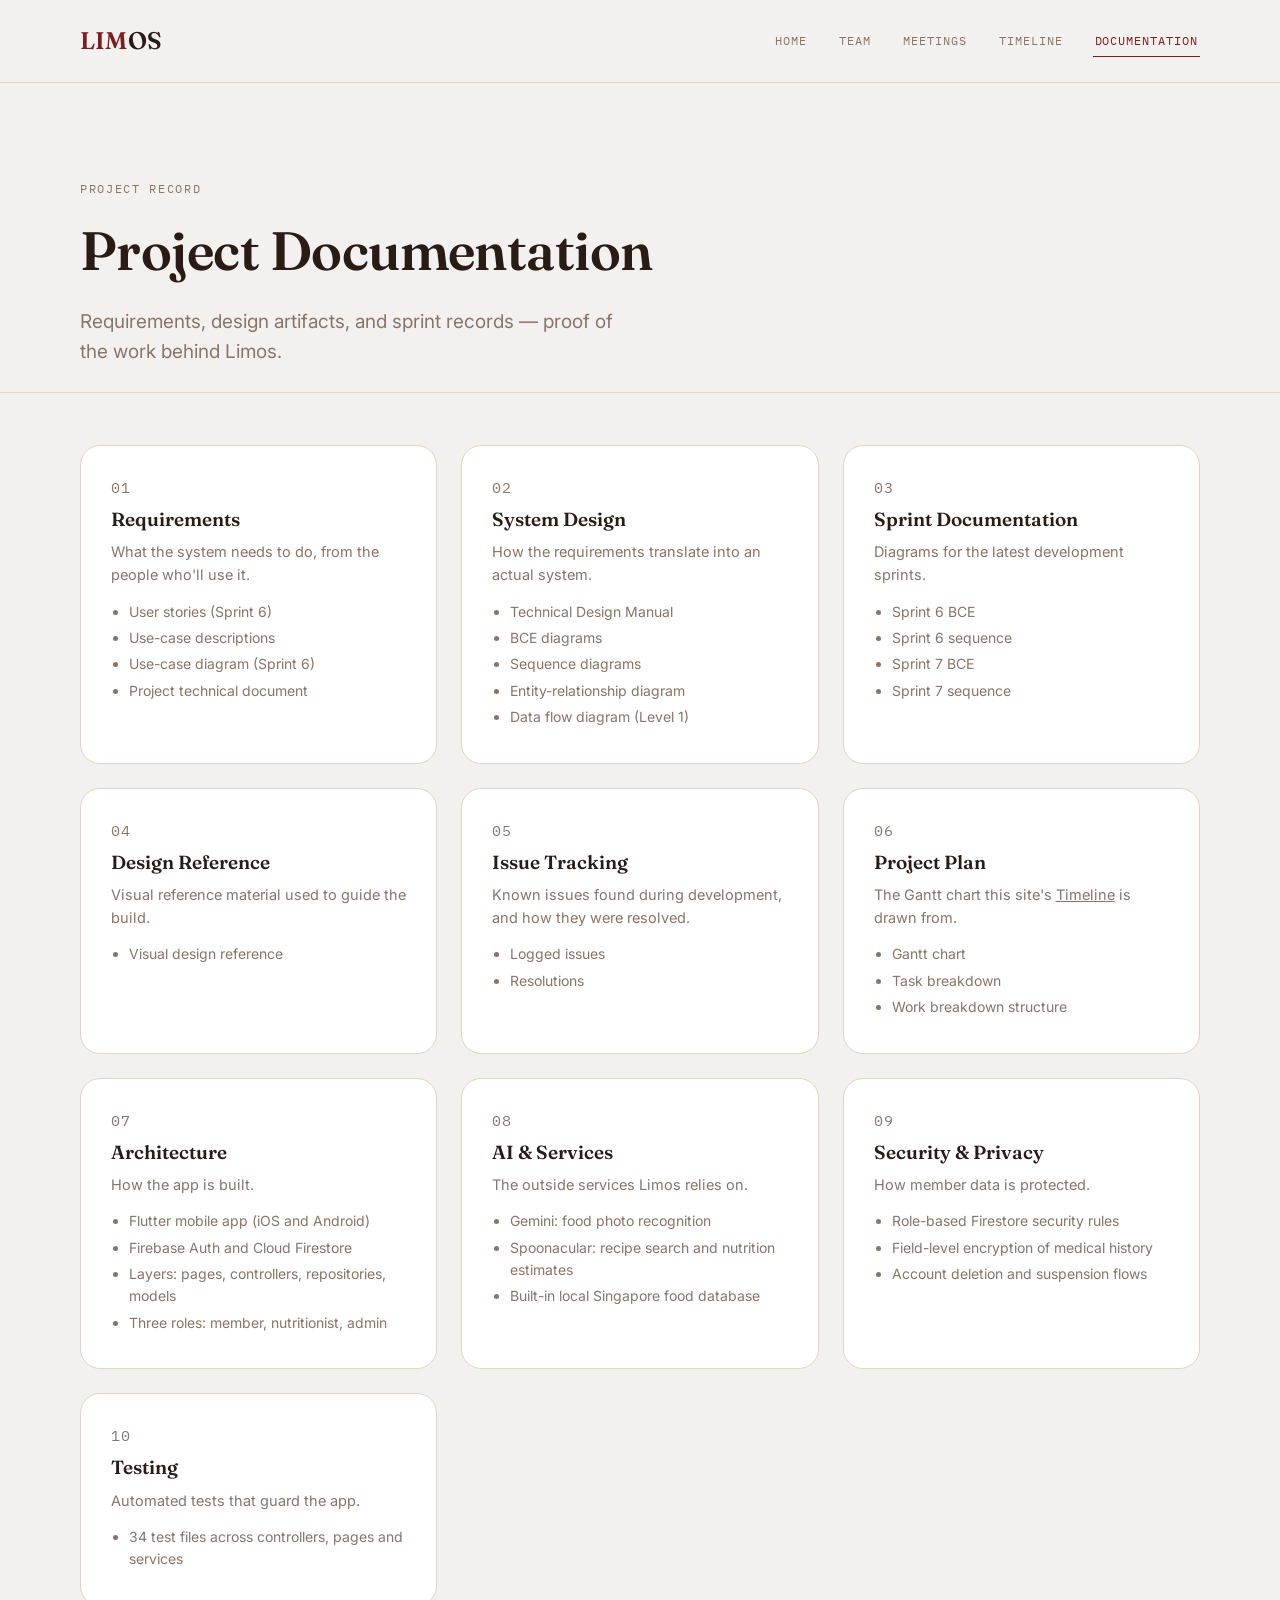
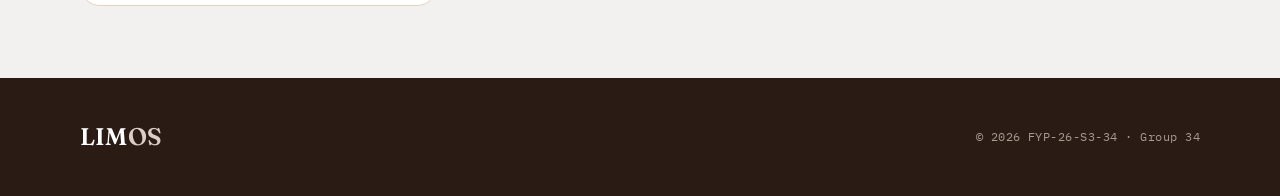
==== commit 3d95e489: "Update site with HPB food catalogue, corrected test counts and real app screenshots Replace the 49-d" ====
--- a/documentation.html
+++ b/documentation.html
@@ -8,7 +8,7 @@
     <link rel="preconnect" href="https://fonts.googleapis.com">
     <link rel="preconnect" href="https://fonts.gstatic.com" crossorigin>
     <link href="https://fonts.googleapis.com/css2?family=Fraunces:ital,opsz,wght@0,9..144,500;0,9..144,600;1,9..144,500&family=IBM+Plex+Mono:wght@500;600&family=Inter:wght@400;500;600;700&display=swap" rel="stylesheet">
-    <link rel="stylesheet" href="css/style.css">
+    <link rel="stylesheet" href="css/style.css?v=20261027">
     <link rel="icon" type="image/svg+xml" href="assets/favicon.svg">
 </head>
 <body>
@@ -106,7 +106,7 @@
                         <p class="doc-card__index">10</p>
                         <h3>Testing</h3>
                         <p>Automated tests that guard the app.</p>
-                        <ul><li>29 test files across controllers, pages and services</li></ul>
+                        <ul><li>34 test files across controllers, pages and services</li></ul>
                     </div>
 
                 </div>
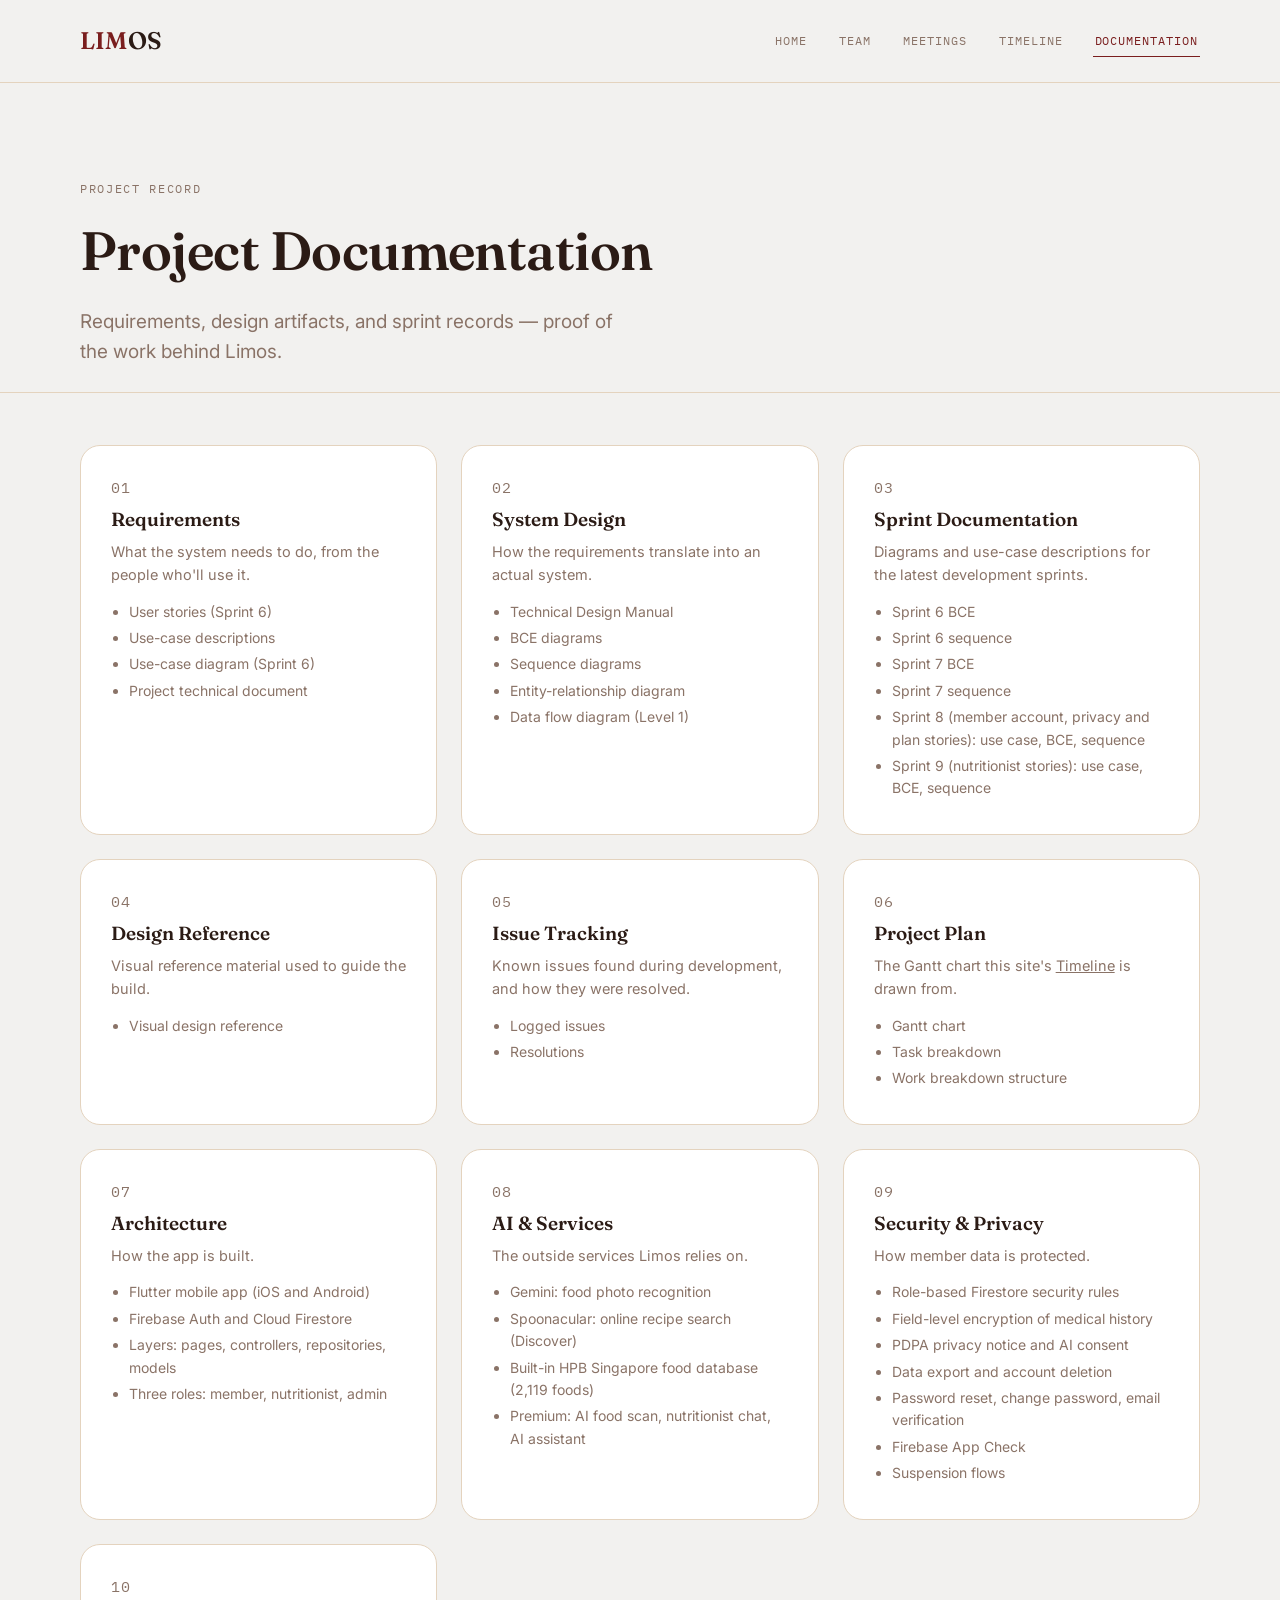
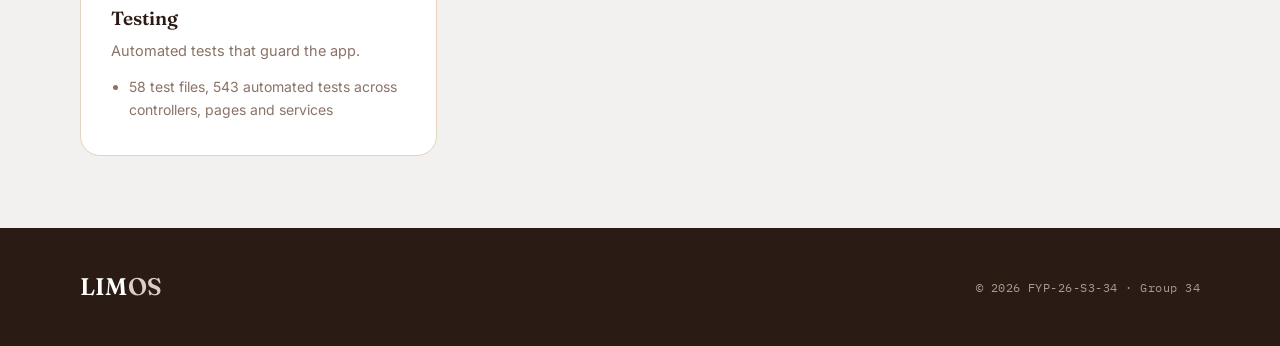
==== commit 59a267d6: "Update site with Nov app changes, Marcela's full diary and problem statement Add Premium trial, cons" ====
--- a/documentation.html
+++ b/documentation.html
@@ -56,8 +56,8 @@
                     <div class="doc-card">
                         <p class="doc-card__index">03</p>
                         <h3>Sprint Documentation</h3>
-                        <p>Diagrams for the latest development sprints.</p>
-                        <ul><li>Sprint 6 BCE</li><li>Sprint 6 sequence</li><li>Sprint 7 BCE</li><li>Sprint 7 sequence</li></ul>
+                        <p>Diagrams and use-case descriptions for the latest development sprints.</p>
+                        <ul><li>Sprint 6 BCE</li><li>Sprint 6 sequence</li><li>Sprint 7 BCE</li><li>Sprint 7 sequence</li><li>Sprint 8 (member account, privacy and plan stories): use case, BCE, sequence</li><li>Sprint 9 (nutritionist stories): use case, BCE, sequence</li></ul>
                     </div>
 
                     <div class="doc-card">
@@ -92,21 +92,21 @@
                         <p class="doc-card__index">08</p>
                         <h3>AI &amp; Services</h3>
                         <p>The outside services Limos relies on.</p>
-                        <ul><li>Gemini: food photo recognition</li><li>Spoonacular: recipe search and nutrition estimates</li><li>Built-in local Singapore food database</li></ul>
+                        <ul><li>Gemini: food photo recognition</li><li>Spoonacular: online recipe search (Discover)</li><li>Built-in HPB Singapore food database (2,119 foods)</li><li>Premium: AI food scan, nutritionist chat, AI assistant</li></ul>
                     </div>
 
                     <div class="doc-card">
                         <p class="doc-card__index">09</p>
                         <h3>Security &amp; Privacy</h3>
                         <p>How member data is protected.</p>
-                        <ul><li>Role-based Firestore security rules</li><li>Field-level encryption of medical history</li><li>Account deletion and suspension flows</li></ul>
+                        <ul><li>Role-based Firestore security rules</li><li>Field-level encryption of medical history</li><li>PDPA privacy notice and AI consent</li><li>Data export and account deletion</li><li>Password reset, change password, email verification</li><li>Firebase App Check</li><li>Suspension flows</li></ul>
                     </div>
 
                     <div class="doc-card">
                         <p class="doc-card__index">10</p>
                         <h3>Testing</h3>
                         <p>Automated tests that guard the app.</p>
-                        <ul><li>34 test files across controllers, pages and services</li></ul>
+                        <ul><li>58 test files, 543 automated tests across controllers, pages and services</li></ul>
                     </div>
 
                 </div>
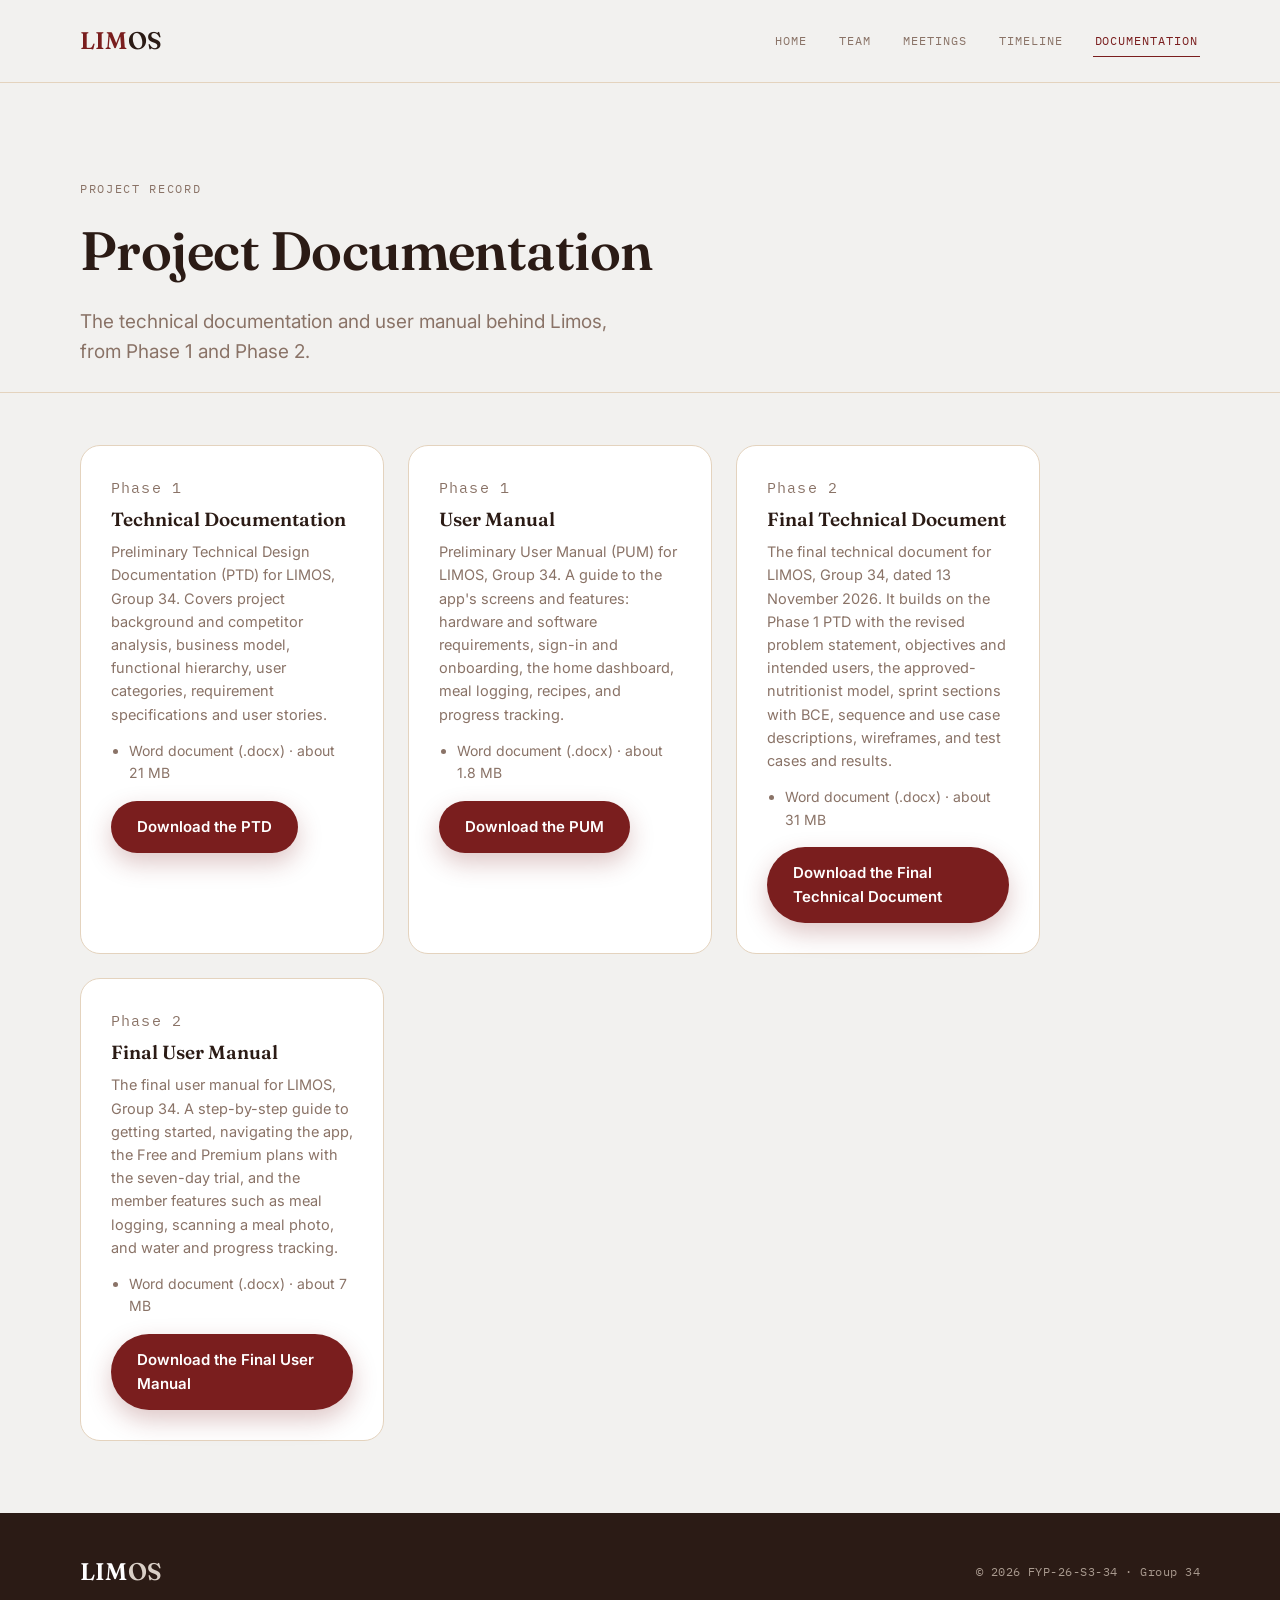
==== commit 7f9cd546: "Add trailer video and downloadable Phase 1 and Phase 2 documents" ====
--- a/documentation.html
+++ b/documentation.html
@@ -32,83 +32,44 @@
             <div class="wrap">
                 <p class="hero__kicker">Project record</p>
                 <h1 style="font-size: clamp(36px, 5vw, 54px);">Project Documentation</h1>
-                <p class="lede">Requirements, design artifacts, and sprint records — proof of the work behind Limos.</p>
+                <p class="lede">The technical documentation and user manual behind Limos, from Phase 1 and Phase 2.</p>
             </div>
         </section>
 
         <section style="padding-top: 8px;">
             <div class="wrap">
-                <div class="doc-grid">
+                <div class="doc-grid" style="max-width:960px;grid-template-columns:repeat(auto-fit,minmax(300px,1fr));">
                     <div class="doc-card">
-                        <p class="doc-card__index">01</p>
-                        <h3>Requirements</h3>
-                        <p>What the system needs to do, from the people who'll use it.</p>
-                        <ul><li>User stories (Sprint 6)</li><li>Use-case descriptions</li><li>Use-case diagram (Sprint 6)</li><li>Project technical document</li></ul>
+                        <p class="doc-card__index">Phase 1</p>
+                        <h3>Technical Documentation</h3>
+                        <p>Preliminary Technical Design Documentation (PTD) for LIMOS, Group 34. Covers project background and competitor analysis, business model, functional hierarchy, user categories, requirement specifications and user stories.</p>
+                        <ul><li>Word document (.docx) · about 21 MB</li></ul>
+                        <p style="margin-top:16px;"><a class="btn btn-primary" href="documents/FYP-26-S3-34_PTD.docx" download>Download the PTD</a></p>
                     </div>
 
                     <div class="doc-card">
-                        <p class="doc-card__index">02</p>
-                        <h3>System Design</h3>
-                        <p>How the requirements translate into an actual system.</p>
-                        <ul><li>Technical Design Manual</li><li>BCE diagrams</li><li>Sequence diagrams</li><li>Entity-relationship diagram</li><li>Data flow diagram (Level 1)</li></ul>
+                        <p class="doc-card__index">Phase 1</p>
+                        <h3>User Manual</h3>
+                        <p>Preliminary User Manual (PUM) for LIMOS, Group 34. A guide to the app's screens and features: hardware and software requirements, sign-in and onboarding, the home dashboard, meal logging, recipes, and progress tracking.</p>
+                        <ul><li>Word document (.docx) · about 1.8 MB</li></ul>
+                        <p style="margin-top:16px;"><a class="btn btn-primary" href="documents/FYP-26-S3-34_PUM.docx" download>Download the PUM</a></p>
                     </div>
 
                     <div class="doc-card">
-                        <p class="doc-card__index">03</p>
-                        <h3>Sprint Documentation</h3>
-                        <p>Diagrams and use-case descriptions for the latest development sprints.</p>
-                        <ul><li>Sprint 6 BCE</li><li>Sprint 6 sequence</li><li>Sprint 7 BCE</li><li>Sprint 7 sequence</li><li>Sprint 8 (member account, privacy and plan stories): use case, BCE, sequence</li><li>Sprint 9 (nutritionist stories): use case, BCE, sequence</li></ul>
+                        <p class="doc-card__index">Phase 2</p>
+                        <h3>Final Technical Document</h3>
+                        <p>The final technical document for LIMOS, Group 34, dated 13 November 2026. It builds on the Phase 1 PTD with the revised problem statement, objectives and intended users, the approved-nutritionist model, sprint sections with BCE, sequence and use case descriptions, wireframes, and test cases and results.</p>
+                        <ul><li>Word document (.docx) · about 31 MB</li></ul>
+                        <p style="margin-top:16px;"><a class="btn btn-primary" href="documents/FYP-26-S3-34_Final_Technical_Document.docx" download>Download the Final Technical Document</a></p>
                     </div>
 
                     <div class="doc-card">
-                        <p class="doc-card__index">04</p>
-                        <h3>Design Reference</h3>
-                        <p>Visual reference material used to guide the build.</p>
-                        <ul><li>Visual design reference</li></ul>
+                        <p class="doc-card__index">Phase 2</p>
+                        <h3>Final User Manual</h3>
+                        <p>The final user manual for LIMOS, Group 34. A step-by-step guide to getting started, navigating the app, the Free and Premium plans with the seven-day trial, and the member features such as meal logging, scanning a meal photo, and water and progress tracking.</p>
+                        <ul><li>Word document (.docx) · about 7 MB</li></ul>
+                        <p style="margin-top:16px;"><a class="btn btn-primary" href="documents/FYP-26-S3-34_Final_User_Manual.docx" download>Download the Final User Manual</a></p>
                     </div>
-
-                    <div class="doc-card">
-                        <p class="doc-card__index">05</p>
-                        <h3>Issue Tracking</h3>
-                        <p>Known issues found during development, and how they were resolved.</p>
-                        <ul><li>Logged issues</li><li>Resolutions</li></ul>
-                    </div>
-
-                    <div class="doc-card">
-                        <p class="doc-card__index">06</p>
-                        <h3>Project Plan</h3>
-                        <p>The Gantt chart this site's <a href="timeline.html">Timeline</a> is drawn from.</p>
-                        <ul><li>Gantt chart</li><li>Task breakdown</li><li>Work breakdown structure</li></ul>
-                    </div>
-
-                    <div class="doc-card">
-                        <p class="doc-card__index">07</p>
-                        <h3>Architecture</h3>
-                        <p>How the app is built.</p>
-                        <ul><li>Flutter mobile app (iOS and Android)</li><li>Firebase Auth and Cloud Firestore</li><li>Layers: pages, controllers, repositories, models</li><li>Three roles: member, nutritionist, admin</li></ul>
-                    </div>
-
-                    <div class="doc-card">
-                        <p class="doc-card__index">08</p>
-                        <h3>AI &amp; Services</h3>
-                        <p>The outside services Limos relies on.</p>
-                        <ul><li>Gemini: food photo recognition</li><li>Spoonacular: online recipe search (Discover)</li><li>Built-in HPB Singapore food database (2,119 foods)</li><li>Premium: AI food scan, nutritionist chat, AI assistant</li></ul>
-                    </div>
-
-                    <div class="doc-card">
-                        <p class="doc-card__index">09</p>
-                        <h3>Security &amp; Privacy</h3>
-                        <p>How member data is protected.</p>
-                        <ul><li>Role-based Firestore security rules</li><li>Field-level encryption of medical history</li><li>PDPA privacy notice and AI consent</li><li>Data export and account deletion</li><li>Password reset, change password, email verification</li><li>Firebase App Check</li><li>Suspension flows</li></ul>
-                    </div>
-
-                    <div class="doc-card">
-                        <p class="doc-card__index">10</p>
-                        <h3>Testing</h3>
-                        <p>Automated tests that guard the app.</p>
-                        <ul><li>58 test files, 543 automated tests across controllers, pages and services</li></ul>
-                    </div>
-
                 </div>
             </div>
         </section>
